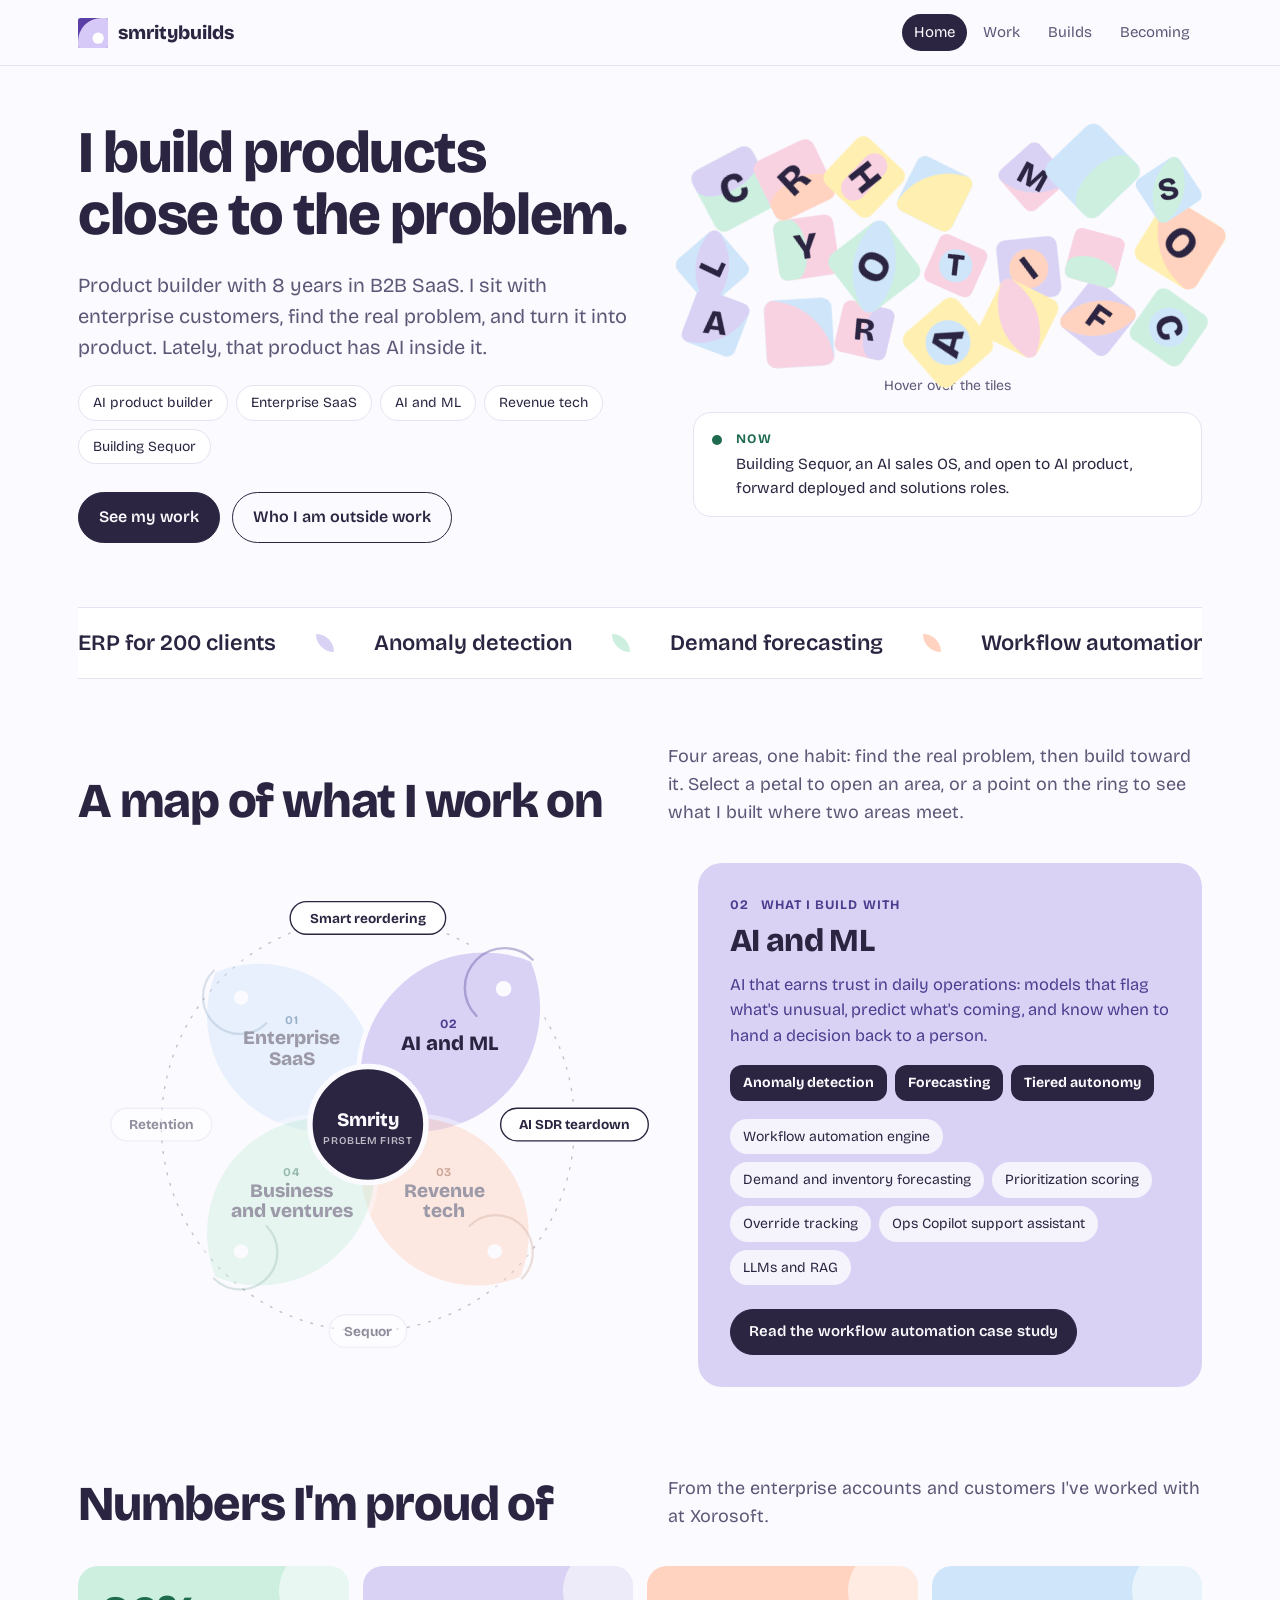
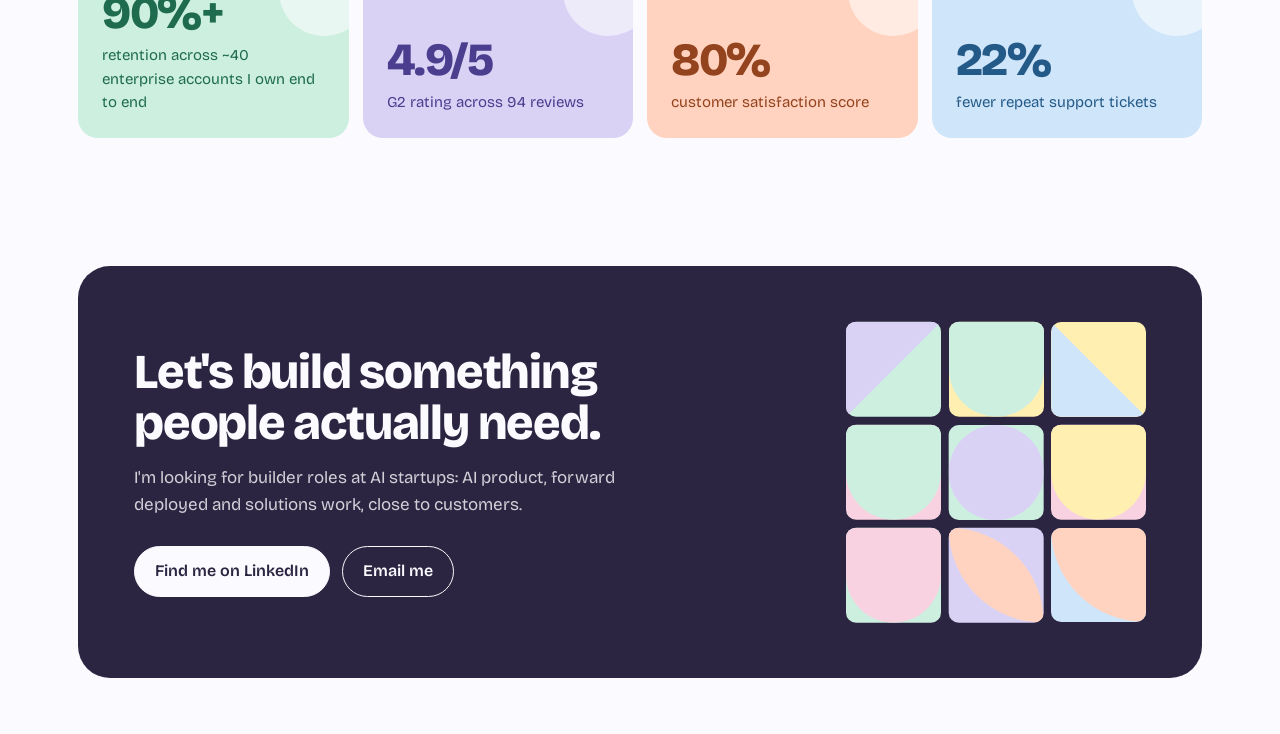
==== index.html @ f950410e "Update index.html" ====
<!DOCTYPE html>
<html lang="en">
<head>
<meta charset="utf-8">
<meta name="viewport" content="width=device-width, initial-scale=1, viewport-fit=cover">
<title>Smrity builds</title>
<meta name="description" content="Smrity is a product builder in B2B SaaS and AI. Work, builds, and the life that shapes it.">
<link rel="icon" href="data:image/svg+xml,<svg xmlns='http://www.w3.org/2000/svg' viewBox='0 0 64 64'><clipPath id='r'><rect width='64' height='64' rx='5'/></clipPath><g clip-path='url(%23r)'><rect width='64' height='64' fill='%235B3FA6'/><path d='M50 0 A50 50 0 0 0 0 50 L0 64 L64 64 L64 0 Z' fill='%23D6C8F7'/><circle cx='43' cy='43' r='12' fill='%23FFFFFF'/></g></svg>">
<link rel="preconnect" href="https://fonts.googleapis.com">
<link rel="preconnect" href="https://fonts.gstatic.com" crossorigin>
<link href="https://fonts.googleapis.com/css2?family=Bricolage+Grotesque:opsz,wght@12..96,400;12..96,500;12..96,700;12..96,800&family=Fraunces:ital,opsz,wght@0,9..144,400;1,9..144,400;1,9..144,500&display=swap" rel="stylesheet">
<style>
/* =========================================================
   DESIGN TOKENS: change colors and fonts here
   ========================================================= */
:root{
  color-scheme: light;
  --paper:#FBFAFE;
  --ink:#2B2541;
  --ink-soft:#5E5878;
  --line:#E6E2F2;
  --lilac:#D9D2F5;
  --mint:#CDEFE0;
  --peach:#FFD3BF;
  --butter:#FFEFB0;
  --sky:#CFE5FA;
  --rose:#F8D2E1;
  --lilac-ink:#4B3E8F;
  --mint-ink:#1E6B4F;
  --peach-ink:#94431F;
  --sky-ink:#245A88;
  --rose-ink:#8C2F59;
  --butter-ink:#7A5B00;
  --display:"Bricolage Grotesque", ui-sans-serif, system-ui, -apple-system, "Segoe UI", sans-serif;
  --serif:"Fraunces", Georgia, "Times New Roman", serif;
  box-sizing:border-box;
  padding-top:env(safe-area-inset-top,0px);
  padding-bottom:env(safe-area-inset-bottom,0px);
}
*,*::before,*::after{box-sizing:inherit}
html{scroll-padding-top:env(safe-area-inset-top,0px)}
body{margin:0;background:var(--paper);color:var(--ink);font-family:var(--display);font-size:17px;line-height:1.55;-webkit-font-smoothing:antialiased}
a{color:inherit}
button{font:inherit;color:inherit;cursor:pointer}
:focus-visible{outline:2px solid var(--lilac-ink);outline-offset:3px;border-radius:6px}
p{margin:0 0 1em;max-width:62ch}
h1,h2,h3,h4{margin:0;line-height:1.05;letter-spacing:-0.025em;font-weight:800}
h1{font-size:clamp(40px,4.6vw,66px)}
h2{font-size:clamp(32px,3.8vw,52px);max-width:18ch}
h3{font-size:24px;letter-spacing:-0.015em;line-height:1.15;font-weight:700}
h4{font-size:15px;font-weight:700;letter-spacing:0}
.serif{font-family:var(--serif);font-weight:400;letter-spacing:-0.01em}
.soft{color:var(--ink-soft)}
.wrap{max-width:1180px;margin:0 auto;padding:0 28px}

/* ===== header ===== */
.top{position:sticky;top:env(safe-area-inset-top,0px);z-index:20;background:rgba(251,250,254,.88);backdrop-filter:blur(10px);-webkit-backdrop-filter:blur(10px);border-bottom:1px solid var(--line)}
.top .wrap{display:flex;align-items:center;gap:20px;padding-top:14px;padding-bottom:14px;flex-wrap:wrap}
.mark{display:flex;align-items:center;gap:10px;text-decoration:none;font-weight:800;font-size:19px;margin-right:auto}
.mark svg{width:30px;height:30px}
.nav{display:flex;gap:4px;flex-wrap:wrap}
.nav a{text-decoration:none;font-size:15px;padding:7px 12px;border-radius:999px;color:var(--ink-soft)}
.nav a:hover{color:var(--ink);background:var(--line)}
.nav a[aria-current="page"]{background:var(--ink);color:var(--paper)}

/* ===== pages ===== */
section.page{padding:56px 0 40px;animation:pageIn .5s ease}
section.page[hidden]{display:none}
@keyframes pageIn{from{opacity:0;transform:translateY(10px)}to{opacity:1;transform:none}}

/* ===== pattern tiles: the signature ===== */
.quilt{position:relative;display:grid;grid-template-columns:repeat(7,1fr);gap:7px;touch-action:manipulation;container-type:inline-size}
.unit{aspect-ratio:1;transition:transform 1s cubic-bezier(.15,.85,.3,1);will-change:transform}
.unit .tile{width:100%;height:100%;border-radius:10px;position:relative;overflow:hidden;display:grid;place-items:center;transition:transform 1s cubic-bezier(.15,.85,.3,1),background-color 1s ease-out}
.unit .tile i{position:absolute;transition:top 1s ease-out,right 1s ease-out,bottom 1s ease-out,left 1s ease-out,border-radius 1s ease-out,background-color 1s ease-out}
.unit .letter{position:relative;z-index:1;font-size:clamp(16px,8cqw,56px);font-weight:800;line-height:1;color:var(--ink);transition:transform 1s cubic-bezier(.15,.85,.3,1)}
.q-hint{text-align:center;font-size:14px;color:var(--ink-soft);margin:12px 0 0;max-width:none;transition:opacity .5s ease}
.quilt.ordered + .q-hint{opacity:0}
.sr-only{position:absolute;width:1px;height:1px;overflow:hidden;clip:rect(0 0 0 0);white-space:nowrap}
.tile{position:relative;border-radius:10px;overflow:hidden;transition:transform .9s cubic-bezier(.7,0,.2,1),background-color .9s ease}
.tile i{position:absolute;inset:0;transition:background-color .9s ease}
.s-quarter i{border-radius:0 0 0 100%;inset:0 0 0 0}
.s-half i{border-radius:100% 100% 0 0;top:50%}
.s-circle i{border-radius:50%;inset:18%}
.s-tri i{clip-path:polygon(0 0,100% 100%,0 100%)}
.s-leaf i{border-radius:0 100% 0 100%}
.s-stripe i{background:none !important}
.s-dots i{background:none !important}

/* ===== hero: text left, quilt right ===== */
.hero{display:grid;grid-template-columns:minmax(0,1.1fr) minmax(0,1fr);gap:56px;align-items:center}
.hero h1 span{display:block}
.hero .lede{font-size:20px;margin-top:24px;color:var(--ink-soft);max-width:44ch}
.roles{display:flex;gap:8px;flex-wrap:wrap;margin-top:22px}
.roles span{font-size:14px;padding:6px 14px;border-radius:999px;border:1px solid var(--line);background:#fff}
.cta-row{display:flex;gap:12px;flex-wrap:wrap;margin-top:28px}
.btn{display:inline-flex;align-items:center;gap:8px;text-decoration:none;font-weight:600;font-size:16px;padding:12px 20px;border-radius:999px;background:var(--ink);color:var(--paper);border:1.5px solid var(--ink)}
.btn.ghost{background:transparent;color:var(--ink)}
.btn:hover{transform:translateY(-1px)}
.now{display:flex;gap:14px;align-items:flex-start;margin-top:16px;background:#fff;border:1px solid var(--line);border-radius:18px;padding:16px 18px}
.now b{display:block;font-size:13px;text-transform:uppercase;letter-spacing:.08em;color:var(--mint-ink)}
.now p{margin:2px 0 0;font-size:15.5px;max-width:none}
.pulse{flex:none;width:10px;height:10px;border-radius:50%;background:var(--mint-ink);margin-top:6px;animation:pulse 2.2s ease-out infinite}
@keyframes pulse{0%{box-shadow:0 0 0 0 rgba(30,107,79,.45)}100%{box-shadow:0 0 0 12px rgba(30,107,79,0)}}

/* ===== band (moving marquee) ===== */
.band{overflow:hidden;border-top:1px solid var(--line);border-bottom:1px solid var(--line);margin:64px 0;background:#fff}
.band-track{display:flex;gap:40px;padding:18px 0;width:max-content;animation:slide 40s linear infinite}
.band-track span{display:inline-flex;align-items:center;gap:40px;font-size:22px;font-weight:600;white-space:nowrap}
.band-track b{width:18px;height:18px;display:inline-block;border-radius:0 100% 0 100%}
@keyframes slide{to{transform:translateX(-50%)}}

/* ===== map: a four-petal bloom ===== */
.mapwrap{display:grid;grid-template-columns:minmax(0,1.15fr) minmax(0,1fr);gap:40px;align-items:center;margin-top:36px}
.flower{width:100%;height:auto;overflow:visible}
.flower text{font-family:var(--display);fill:var(--ink)}
.petal-wrap{transform-box:view-box;transform-origin:320px 260px;animation:bloom 1s cubic-bezier(.2,.9,.3,1.15) backwards}
@keyframes bloom{from{transform:scale(.15) rotate(-70deg);opacity:0}to{transform:none;opacity:1}}
.petal{cursor:pointer;transform-box:view-box;transform-origin:320px 260px;transition:transform .5s cubic-bezier(.2,.9,.3,1.2),opacity .4s ease}
.petal-label{font-size:21px;font-weight:800;pointer-events:none}
.petal-num{font-size:13px;font-weight:700;pointer-events:none;letter-spacing:.08em}
.flower.has-pick .petal{opacity:.45}
.flower .petal.on,.flower .petal:hover,.flower .petal:focus-visible{opacity:1}
.flower .petal.on{transform:scale(1.07)}
.petal:focus{outline:none}
.orbit{fill:none;stroke:var(--ink);stroke-opacity:.28;stroke-width:1.5;stroke-dasharray:2 10;stroke-linecap:round;animation:orbit 40s linear infinite}
@keyframes orbit{to{stroke-dashoffset:-480}}
.chip{cursor:pointer;transition:opacity .4s ease}
.chip:focus{outline:none}
.chip rect{fill:#fff;stroke:var(--line);stroke-width:1.5;transition:fill .4s,stroke .4s}
.chip text{font-size:15px;font-weight:700;pointer-events:none;transition:fill .4s}
.flower.has-pick .chip{opacity:.5}
.flower .chip.near,.flower .chip.on,.flower .chip:hover,.flower .chip:focus-visible{opacity:1}
.flower .chip.near rect,.flower .chip:hover rect{stroke:var(--ink)}
.flower .chip.on rect{fill:var(--ink);stroke:var(--ink)}
.flower .chip.on text{fill:var(--paper)}
.core-name{font-size:21px;font-weight:800}
.core-sub{font-size:11.5px;font-weight:600;letter-spacing:.06em;text-transform:uppercase}
.mappanel{border-radius:24px;padding:32px;min-height:400px;display:flex;flex-direction:column;transition:background .5s ease}
.mappanel .eyebrow{font-size:13px;font-weight:700;text-transform:uppercase;letter-spacing:.08em}
.mappanel h3{font-size:32px;margin:8px 0 12px;letter-spacing:-0.02em;font-weight:800}
.mappanel p{font-size:16.5px}
.facts{display:flex;flex-wrap:wrap;gap:8px}
.facts span{font-size:14px;font-weight:700;padding:7px 13px;border-radius:12px;background:var(--ink);color:var(--paper);animation:pop .45s backwards}
.mappanel .go{margin-top:auto;padding-top:24px}
.mappanel .go a{padding:10px 18px;font-size:15px}
.leafs{display:flex;flex-wrap:wrap;gap:8px;margin-top:18px}
.leafs span{background:rgba(255,255,255,.75);padding:7px 13px;border-radius:999px;font-size:14px;animation:pop .45s backwards}
@keyframes pop{from{opacity:0;transform:scale(.8) translateY(6px)}to{opacity:1;transform:none}}

/* ===== numbers ===== */
.numbers{display:grid;grid-template-columns:repeat(4,1fr);gap:14px;margin-top:36px}
.num{border-radius:20px;padding:24px;position:relative;overflow:hidden;min-height:170px;display:flex;flex-direction:column;justify-content:flex-end}
.num b{font-size:46px;letter-spacing:-0.03em;line-height:1;font-weight:800}
.num span{font-size:15px;margin-top:8px}
.num::before{content:"";position:absolute;width:90px;height:90px;top:-20px;right:-20px;border-radius:50%;background:rgba(255,255,255,.55)}

/* ===== timeline ===== */
.timeline{position:relative;margin-top:48px;padding-left:0;list-style:none}
.timeline li{display:grid;grid-template-columns:110px 54px 1fr;gap:18px;align-items:start;padding:0 0 38px}
.timeline .yr{font-size:30px;font-weight:800;letter-spacing:-0.03em;line-height:1}
.timeline .knot{width:54px;height:54px;border-radius:14px;position:relative;overflow:hidden}
.timeline .knot i{position:absolute;inset:0}
.timeline li:not(:last-child) .knot::after{content:"";position:absolute}
.timeline .rail{position:absolute;left:155px;top:54px;bottom:20px;width:2px;background:repeating-linear-gradient(to bottom,var(--line) 0 6px,transparent 6px 12px)}
.timeline h3{margin-bottom:6px}
.timeline p{margin:0;color:var(--ink-soft);max-width:none}
.path{display:grid;grid-template-columns:minmax(0,1.7fr) minmax(0,1fr);gap:48px;align-items:start;margin-top:40px}
.path .timeline{margin-top:0}
.glance{position:sticky;top:96px;background:#fff;border:1px solid var(--line);border-radius:24px;padding:26px}
.glance h3{margin-bottom:16px}
.glance h4{margin:22px 0 10px;font-size:13px;text-transform:uppercase;letter-spacing:.08em;color:var(--ink-soft)}
.g-stats{display:grid;grid-template-columns:repeat(3,1fr);gap:8px}
.g-stats div{border-radius:16px;padding:14px 12px}
.g-stats b{display:block;font-size:30px;line-height:1;letter-spacing:-0.03em}
.g-stats span{display:block;font-size:13px;margin-top:6px;line-height:1.3}
.g-tags{display:flex;flex-wrap:wrap;gap:6px}
.g-tags span{font-size:13.5px;padding:5px 12px;border-radius:999px;background:var(--paper);border:1px solid var(--line)}
.glance p{margin:20px 0 0;font-size:15.5px;color:var(--ink-soft)}

/* ===== slides (case studies) ===== */
.slider{margin-top:40px}
.viewport{overflow:hidden;border-radius:28px}
.track{display:flex;transition:transform .7s cubic-bezier(.7,0,.2,1)}
.slide{min-width:100%;display:grid;grid-template-columns:340px 1fr;align-items:center;padding:16px;background:#fff;border:1px solid var(--line);border-radius:28px;overflow:hidden}
.slide-art{position:relative;min-height:0;aspect-ratio:1;border-radius:18px;overflow:hidden;padding:20px;display:flex;flex-direction:column;justify-content:space-between}
.slide-art .art{position:absolute;inset:0;display:grid;grid-template-columns:repeat(3,1fr);grid-template-rows:repeat(3,1fr);gap:8px;padding:8px;opacity:.95}
.slide-art .art div{border-radius:10px;position:relative;overflow:hidden}
.slide-art .art div i{position:absolute;inset:0}
.slide-art .label{position:relative;z-index:1;align-self:flex-start;background:#fff;border-radius:999px;padding:6px 14px;font-size:14px;font-weight:600}
.slide-art h3{position:relative;z-index:1;background:#fff;border-radius:16px;padding:14px 16px;font-size:22px}
.slide-body{padding:20px 84px 20px 34px;display:grid;grid-template-columns:1fr 1fr;gap:26px 34px;align-content:start}
.slide-body .full{grid-column:1/-1}
.slide-body h4{margin-bottom:6px;display:flex;align-items:center;gap:8px}
.slide-body h4 b{width:10px;height:10px;border-radius:3px;display:inline-block}
.slide-body p{font-size:15.5px;margin:0;color:var(--ink-soft)}
.tags{display:flex;gap:6px;flex-wrap:wrap}
.tags span{font-size:13px;border-radius:999px;padding:4px 11px;background:var(--paper);border:1px solid var(--line)}
.slider-nav{display:flex;align-items:center;justify-content:space-between;margin-top:20px;gap:16px;flex-wrap:wrap}
.dots{display:flex;gap:8px;flex-wrap:wrap}
.dots button{border:0;padding:0;width:34px;height:8px;border-radius:4px;background:var(--line);transition:background .3s,width .3s}
.dots button[aria-current="true"]{background:var(--ink);width:56px}
.stage{position:relative}

/* ===== slide arrows: frosted petal buttons, next on top ===== */
.arrows{position:absolute;right:18px;top:50%;transform:translateY(-50%);display:flex;flex-direction:column-reverse;gap:12px;z-index:2}
.arrows button{position:relative;width:52px;height:52px;padding:0;display:grid;place-items:center;overflow:hidden;color:var(--ink);background:rgba(255,255,255,.42);border:1.5px solid rgba(43,37,65,.22);box-shadow:0 8px 22px rgba(43,37,65,.10);backdrop-filter:blur(8px);-webkit-backdrop-filter:blur(8px);opacity:.5;transition:opacity .4s ease,transform .35s cubic-bezier(.65,0,.25,1),background-color .4s ease,color .4s ease,border-color .4s ease}
#next{border-radius:50% 50% 50% 14px}
#prev{border-radius:14px 50% 50% 50%}
.arrows button::before{content:"";position:absolute;width:62%;height:62%;transition:transform .7s cubic-bezier(.65,0,.25,1),background-color .4s ease}
#next::before{right:-14%;bottom:-14%;border-radius:100% 0 0 0;background:var(--lilac)}
#prev::before{left:-14%;bottom:-14%;border-radius:0 100% 0 0;background:var(--peach)}
.arrows button::after{content:"";position:absolute;inset:-2px;border-radius:inherit;border:2px solid var(--ink);opacity:0;transform:scale(1)}
.arrows svg{position:relative;z-index:1;transition:transform .35s cubic-bezier(.65,0,.25,1)}
.arrows button:hover,.arrows button:focus-visible{opacity:.85}
#next:hover svg{transform:translateX(3px)}
#prev:hover svg{transform:translateX(-3px)}
.arrows button:active{transform:scale(.9)}
.arrows button.lit{opacity:1;background:var(--ink);color:var(--paper);border-color:var(--ink)}
.arrows button.lit::before{transform:scale(1.6) rotate(90deg)}
.arrows button.lit::after{animation:ring .7s ease-out}
@keyframes ring{from{opacity:.6;transform:scale(1)}to{opacity:0;transform:scale(1.45)}}
.counter{font-size:15px;color:var(--ink-soft)}

/* ===== builds ===== */
.builds{display:grid;grid-template-columns:repeat(6,1fr);gap:14px;margin-top:40px}
.build{border-radius:24px;padding:26px 26px 64px;display:flex;flex-direction:column;gap:10px;position:relative;overflow:hidden;min-height:250px}
.build.w3{grid-column:span 3}
.build.w2{grid-column:span 2}
.build.w4{grid-column:span 4}
.build.w6{grid-column:span 6}
.build .status{align-self:flex-start;font-size:13px;font-weight:600;background:rgba(255,255,255,.8);border-radius:999px;padding:4px 11px}
.build p{font-size:15.5px;margin:0}
.build a.more{margin-top:auto;font-weight:600;font-size:15px;text-underline-offset:4px}
.build .deco{position:absolute;right:-30px;bottom:-30px;width:130px;height:130px;opacity:.55;transition:transform 1.2s cubic-bezier(.7,0,.2,1)}
.build:hover .deco{transform:rotate(90deg)}
.evolution{margin-top:72px}
.evo-svg{width:100%;height:auto;margin-top:24px}
.evo-svg text{font-family:var(--display);fill:var(--ink)}
.evo-path{stroke-dasharray:8 10;animation:dash 2.5s linear infinite}
@keyframes dash{to{stroke-dashoffset:-36}}

/* ===== becoming ===== */
.becoming-hero{display:grid;grid-template-columns:1.2fr 1fr;gap:48px;align-items:end}
.becoming-hero .big{font-family:var(--serif);font-style:italic;font-size:clamp(26px,3vw,36px);line-height:1.3;max-width:24ch}
.weave{margin-top:56px;display:grid;grid-template-columns:1fr 120px 1fr;gap:0;align-items:stretch}
.weave-col{display:flex;flex-direction:column;gap:12px}
.weave-col button{text-align:left;border:1px solid var(--line);background:#fff;border-radius:16px;padding:16px 18px;transition:background-color .35s ease,border-color .35s ease,transform .35s ease}
.weave-col button b{display:block;font-size:18px}
.weave-col button span{display:block;font-size:14.5px;color:var(--ink-soft);margin-top:2px}
.weave-col button.on{transform:translateX(0) scale(1.02)}
.weave-col.left button.on{border-color:transparent}
.weave-col.right button{cursor:default}
.weave svg{width:100%;height:100%}
.becoming-note{margin-top:56px;display:grid;grid-template-columns:1fr 1fr;gap:28px}
.note{border-radius:24px;padding:30px}
.note p{font-family:var(--serif);font-size:19px;line-height:1.6;max-width:none}
.bird{width:100%;max-width:280px;height:auto}

/* ===== contact / footer ===== */
.closing{margin-top:88px;border-radius:32px;background:var(--ink);color:var(--paper);padding:56px;display:grid;grid-template-columns:1.3fr 1fr;gap:40px;align-items:center;position:relative;overflow:hidden}
.closing h2{color:var(--paper)}
.closing .btn{background:var(--paper);color:var(--ink);border-color:var(--paper)}
.closing .btn.ghost{background:transparent;color:var(--paper)}
.closing .mini{position:relative;display:grid;grid-template-columns:repeat(3,1fr);gap:8px;max-width:300px;justify-self:end;width:100%;cursor:pointer}
.closing .mini > div{aspect-ratio:1;border-radius:10px;position:relative;overflow:hidden;transition:opacity .7s ease,transform .7s cubic-bezier(.2,.9,.3,1)}
.closing .mini .pic{position:absolute;inset:0;width:100%;height:100%;opacity:0;transform:scale(.96);transition:opacity .9s ease,transform .9s cubic-bezier(.2,.9,.3,1);pointer-events:none}
.closing .mini:hover > div,.closing .mini.show > div{opacity:0;transform:scale(.9)}
.closing .mini:hover .pic,.closing .mini.show .pic{opacity:1;transform:none}
.pic .plane{transition:transform 1.4s cubic-bezier(.2,.9,.3,1) .2s;transform:translate(-14px,14px)}
.closing .mini:hover .plane,.closing .mini.show .plane{transform:none}
.pic .trail{stroke-dasharray:3 9;animation:dash 3s linear infinite}
.pic .bar{transform-box:fill-box;transform-origin:bottom;transform:scaleY(.4);transition:transform 1s cubic-bezier(.2,.9,.3,1)}
.closing .mini:hover .bar,.closing .mini.show .bar{transform:none}
.closing .mini i{position:absolute;inset:0}
main.wrap{padding-bottom:56px}

/* section heads: title left, note right, no dead space */
.section-head{display:grid;grid-template-columns:minmax(0,1fr) minmax(0,1fr);gap:16px 56px;align-items:end}
.section-head p{margin:0;max-width:50ch;color:var(--ink-soft);font-size:18px}
.section-head.solo{grid-template-columns:1fr}
.spacer{height:88px}

/* ===== responsive ===== */
@media (max-width:920px){
  .hero,.section-head,.path,.mapwrap,.becoming-hero,.becoming-note,.closing{grid-template-columns:1fr}
  .hero{gap:36px}
  .numbers{grid-template-columns:repeat(2,1fr)}
  .slide{grid-template-columns:1fr}
  .slide-art{min-height:0;aspect-ratio:1;width:100%;max-width:360px;justify-self:center}
  .slide-body{grid-template-columns:1fr;padding:24px 8px 8px}
  .arrows{top:28px;transform:none;right:28px;flex-direction:row}
  .builds{grid-template-columns:1fr}
  .build.w2,.build.w3,.build.w4,.build.w6{grid-column:auto}
  .timeline li{grid-template-columns:70px 44px 1fr;gap:12px}
  .timeline .yr{font-size:22px}
  .timeline .knot{width:44px;height:44px}
  .timeline .rail{left:103px;top:44px}
  .weave{grid-template-columns:1fr 50px 1fr}
  .closing{padding:36px}
  .mappanel{min-height:0}
  .glance{position:static}
}
@media (prefers-reduced-motion:reduce){
  *,*::before,*::after{animation:none !important;transition:none !important}
}
</style>
</head>
<body>

<header class="top">
  <div class="wrap">
    <a class="mark" href="#home" aria-label="Smrity builds, home">
<svg viewBox="0 0 64 64" aria-hidden="true"><clipPath id="mk"><rect width="64" height="64" rx="5"/></clipPath><g clip-path="url(#mk)"><rect width="64" height="64" fill="#5B3FA6"/><path d="M50 0 A50 50 0 0 0 0 50 L0 64 L64 64 L64 0 Z" fill="#D6C8F7"/><circle cx="43" cy="43" r="12" fill="#FFFFFF"/></g></svg>
       <span id="brandName"></span>
    </a>
    <nav class="nav" id="nav" aria-label="Pages"></nav>
  </div>
</header>

<main class="wrap">

  <!-- HOME -->
  <section class="page" id="home">
    <div class="hero">
      <div>
        <h1 id="heroTitle"></h1>
        <p class="lede" id="heroLede"></p>
        <div class="roles" id="heroRoles"></div>
        <div class="cta-row">
          <a class="btn" href="#work">See my work</a>
          <a class="btn ghost" href="#becoming">Who I am outside work</a>
        </div>
      </div>
      <div>
        <div class="quilt" id="quilt"><span class="sr-only">Clarity from chaos</span></div>
        <p class="q-hint" id="qHint" aria-hidden="true"></p>
        <div class="now"><span class="pulse" aria-hidden="true"></span><div><b>Now</b><p id="heroNow"></p></div></div>
      </div>
    </div>

    <div class="band" aria-hidden="true"><div class="band-track" id="band"></div></div>

    <div class="section-head">
      <h2>A map of what I work on</h2>
      <p>Four areas, one habit: find the real problem, then build toward it. Select a petal to open an area, or a point on the ring to see what I built where two areas meet.</p>
    </div>
    <div class="mapwrap">
      <svg class="flower" id="flower" viewBox="0 0 640 520" role="group" aria-label="Map of Smrity's four work areas and where they meet"></svg>
      <div class="mappanel" id="mappanel" aria-live="polite"></div>
    </div>

    <div class="spacer"></div>
    <div class="section-head">
      <h2>Numbers I'm proud of</h2>
      <p>From the enterprise accounts and customers I've worked with at Xorosoft.</p>
    </div>
    <div class="numbers" id="numbers"></div>
  </section>

  <!-- WORK -->
  <section class="page" id="work" hidden>
    <div class="section-head solo">
      <h2>The path so far</h2>
    </div>
    <div class="path">
      <ol class="timeline" id="timeline"><div class="rail"></div></ol>
      <aside class="glance" id="glance"></aside>
    </div>
    <div class="section-head" style="margin-top:40px">
      <h2>Tools of the trade</h2>
      <p>Domains and capabilities I've worked across.</p>
    </div>
    <div class="leafs" id="skills" style="margin-top:28px"></div>
    <div class="section-head" style="margin-top:88px">
      <h2>Latest work</h2>
      <p>Recent projects from Xorosoft, each in the same shape: the context, the problem, what I did, what changed, and what I learned. Use the arrows or your keyboard.</p>
    </div>
    <div class="slider" id="latest">
      <div class="stage">
        <div class="viewport"><div class="track" id="track"></div></div>
          <div class="arrows">
          <button id="prev" aria-label="Previous project"><svg width="18" height="18" viewBox="0 0 18 18" aria-hidden="true"><path d="M11 3 5 9l6 6" fill="none" stroke="currentColor" stroke-width="2.2" stroke-linecap="round" stroke-linejoin="round"/></svg></button>
          <button id="next" aria-label="Next project"><svg width="18" height="18" viewBox="0 0 18 18" aria-hidden="true"><path d="m7 3 6 6-6 6" fill="none" stroke="currentColor" stroke-width="2.2" stroke-linecap="round" stroke-linejoin="round"/></svg></button>
          </div>
      </div>
      <div class="slider-nav">
        <div class="dots" id="dots"></div>
        <span class="counter" id="counter"></span>
      </div>
    </div>
  </section>

  <!-- BUILDS -->
  <section class="page" id="builds" hidden>
    <div class="section-head">
      <h2>Builds and side projects</h2>
      <p>Things I've made to learn, test an idea, or scratch an itch. Some are live, some are still growing, one I shut down and learned the most from.</p>
    </div>
    <div class="builds" id="builds-grid"></div>
    <div class="evolution">
      <div class="section-head">
        <h2>How one idea kept evolving</h2>
        <p>Every build taught me something the next one used.</p>
      </div>
      <svg class="evo-svg" id="evo" viewBox="0 0 1100 280" role="img" aria-label="Evolution from Kitten Notes journals to a digital journaling space to Flowify"></svg>
    </div>
  </section>

  <!-- BECOMING -->
  <section class="page" id="becoming" hidden>
    <div class="becoming-hero">
      <div>
        <h2>Work, life, becoming</h2>
        <p class="soft" style="margin-top:20px;font-size:19px" id="becomingIntro"></p>
      </div>
      <p class="big" id="becomingQuote"></p>
    </div>
    <div class="weave" id="weave">
      <div class="weave-col left" id="weaveLeft"></div>
      <svg id="weaveLines" aria-hidden="true" preserveAspectRatio="none"></svg>
      <div class="weave-col right" id="weaveRight"></div>
    </div>
    <div class="becoming-note" id="becomingNotes"></div>
  </section>

  <div class="closing" id="closing">
    <div>
      <h2 id="closingTitle"></h2>
      <p style="margin-top:16px;opacity:.8" id="closingText"></p>
      <div class="cta-row" id="contactBtns"></div>
    </div>
    <div class="mini" id="mini" aria-hidden="true"></div>
  </div>
</main>

<script>
/* =================================================================
   CONTENT: edit any sentence, number or link here.
   Everything on the page is built from this object.
   ================================================================= */
const SITE = {
  name: "Smrity",
  brand: "smritybuilds",
  hero: {
    title: ["I build products", "close to the problem."],
    lede: "Product builder with 8 years in B2B SaaS. I sit with enterprise customers, find the real problem, and turn it into product. Lately, that product has AI inside it.",
    roles: ["AI product builder", "Enterprise SaaS", "AI and ML", "Revenue tech", "Building Sequor"],
    now: "Building Sequor, an AI sales OS, and open to AI product, forward deployed and solutions roles."
  },
  band: ["ERP for 200 clients", "Anomaly detection", "Demand forecasting", "Workflow automation", "Shopify integrations", "Data migrations", "AI sales OS", "Journals and apps"],

  /* Map: four petals, in order top-left, top-right, bottom-right, bottom-left.
     cta.slide opens that case study on the Work page; cta.href links out. */
  map: [
    { label: "Enterprise SaaS", lines: ["Enterprise", "SaaS"], color: "sky", role: "Where I learned the customer",
      text: "Six years inside a cloud ERP serving retail, ecommerce and wholesale businesses across the US, Canada and Australia.",
      facts: ["6 years at Xorosoft", "~40 enterprise accounts", "90%+ retention"],
      leaves: ["Customer data migrations", "Shopify App Store listing", "Pricing rules engine", "Multi-currency FX", "Omnichannel fulfillment", "B2B ordering portal"],
      cta: { label: "Read the migrations case study", slide: 2 } },
    { label: "AI and ML", lines: ["AI and ML"], color: "lilac", role: "What I build with",
      text: "AI that earns trust in daily operations: models that flag what's unusual, predict what's coming, and know when to hand a decision back to a person.",
      facts: ["Anomaly detection", "Forecasting", "Tiered autonomy"],
      leaves: ["Workflow automation engine", "Demand and inventory forecasting", "Prioritization scoring", "Override tracking", "Ops Copilot support assistant", "LLMs and RAG"],
      cta: { label: "Read the workflow automation case study", slide: 0 } },
    { label: "Revenue tech", lines: ["Revenue", "tech"], color: "peach", role: "Where I'm heading",
      text: "A deep dive into how modern sales teams find, work and close pipeline, and where AI changes the job.",
      facts: ["6 tools compared", "Competitive intel", "Building Sequor"],
      leaves: ["Apollo, Clay, Instantly", "Reply.io, AiSDR, Artisan", "Clay, ColdIQ, SimpliAI teardown", "Prospecting and outreach", "Pipeline and post-sales"],
      cta: { label: "See the research", href: "#builds" } },
    { label: "Ventures", lines: ["Business", "and ventures"], color: "mint", role: "Where I explore",
      text: "Ideas I take from zero to real users. Kitten Notes and Flowify taught me building, pricing and distribution. Sequor is the one I'm building now.",
      facts: ["Building Sequor", "2 products shipped", "Prototype in under 3 weeks"],
      leaves: ["Sequor, AI sales OS", "Kitten Notes", "Flowify"],
      cta: { label: "Visit sequorai.com", href: "https://sequorai.com" } }
  ],
  /* Where two neighbouring petals meet. link k sits between petal k and petal k+1. */
  links: [
    { label: "Smart reordering", text: "ERP know-how plus forecasting: routine reorders go through on their own, uncertain ones wait for a planner, and unusual demand gets flagged instead of acted on.", cta: { label: "Read the case study", slide: 1 } },
    { label: "AI SDR teardown", text: "AI meets the sales floor: a hands-on comparison of Apollo, AiSDR, Reply.io, Clay, Instantly and Artisan, mapping where AI really helps sellers and where it just adds noise.", cta: { label: "See the research", href: "#builds" } },
    { label: "Sequor", text: "My own build in revenue tech: an AI sales OS for small companies, starting with prospecting and outreach and growing into pipeline, enablement and post-sales.", cta: { label: "Visit sequorai.com", href: "https://sequorai.com" } },
    { label: "Retention", text: "Flowify taught me users leave when value shows up late. At Xorosoft I bring that into onboarding and data migrations, part of holding 90%+ retention.", cta: { label: "Read the case study", slide: 2 } }
  ],

  numbers: [
    { value: "90%+", label: "retention across ~40 enterprise accounts I own end to end", color: "mint" },
    { value: "4.9/5", label: "G2 rating across 94 reviews", color: "lilac" },
    { value: "80%", label: "customer satisfaction score", color: "peach" },
    { value: "22%", label: "fewer repeat support tickets", color: "sky" }
  ],

  glance: {
    title: "At a glance",
    stats: [["8", "years in product"], ["~40", "enterprise accounts"], ["3", "products of my own"]],
    domains: ["Travel tech", "Cloud ERP", "Ecommerce", "AI and ML", "Revenue tech"],
    note: "Building Sequor, an AI sales OS, while owning enterprise accounts end to end at Xorosoft."
  },
  timeline: [
    { year: "2026", color: "butter", title: "Building Sequor, and AI in public", text: "Building Sequor, an AI sales OS for small companies, and shipping AI product builds fast to learn by doing." },
    { year: "2025", color: "rose", title: "Owning enterprise accounts, building with AI", text: "Owning about 40 enterprise accounts from onboarding to renewal, while working on demand forecasting, workflow automation and anomaly detection." },
    { year: "2024", color: "mint", title: "Built my own products", text: "Launched Kitten Notes, then turned its digital side into Flowify, my first app, with a working prototype in under three weeks." },
    { year: "2023", color: "lilac", title: "Product and customer success", text: "Led product and customer success work, close to enterprise clients and their hardest operational problems." },
    { year: "2020", color: "sky", title: "Joined Xorosoft", text: "A B2B cloud ERP for retail, ecommerce and wholesale. Worked across pricing rules, multi-currency, omnichannel fulfillment and the B2B ordering portal." },
    { year: "2018", color: "peach", title: "Product Analyst at Nomadic Feet", text: "Started in a B2B2C travel-tech startup, learning product from data, users and a lot of spreadsheets." }
  ],
  skills: ["Product discovery", "PRDs and specs", "B2B SaaS", "ERP and OMS", "Ecommerce", "Integrations and APIs", "Data migrations", "LLMs and MCP", "RAG", "ML: forecasting, anomaly detection", "Enterprise customers", "GTM thinking", "Prototyping with AI tools", "Storytelling"],

  /* Latest work (Xorosoft): same five-part template for every slide */
  cases: [
    { title: "AI workflow automation engine", label: "ML", colors: ["mint", "butter", "sky"], tags: ["Anomaly detection", "Prioritization scoring", "Operations"],
      context: "ERP customers run dozens of operational workflows: replenishment, purchase order approvals, order routing, notifications, warehouse tasks and financial approvals.",
      problem: "Rule-based automation fires on schedule even when the situation has changed, and people stop trusting it.",
      did: "Worked on the intelligence layer: anomaly detection, prioritization scoring, and tracking when users accept or override a recommendation. Flagged an edge case for engineering: vendor lead-time drift, where a reorder still fires on time but can't arrive in time.",
      changed: "Automation that knows when its own assumptions have gone stale, and asks a person instead of acting blindly.",
      learned: "Override data is gold. Every time a human disagrees with the system, it's telling you what the model missed." },
    { title: "Demand and inventory forecasting", label: "ML", colors: ["peach", "lilac", "mint"], tags: ["Time-series", "Forecasting", "Tiered autonomy"],
      context: "Wholesale and retail customers balance two fears: running out of stock and drowning in it.",
      problem: "Forecasts alone don't help if every reorder still needs a person, and full automation is too risky for unusual demand.",
      did: "Shaped an approach where automation isn't all or nothing. Routine, low-risk reorders go through on their own, larger or uncertain ones wait for a planner, and unusual demand is flagged rather than acted on.",
      changed: "Planners spend their attention on the decisions that actually need judgment.",
      learned: "The right question isn't whether to automate. It's how much autonomy each decision has earned." },
    { title: "Migrations and Shopify", label: "Enterprise", colors: ["sky", "peach", "butter"], tags: ["Data migration", "Shopify App Store", "Onboarding", "Retention"],
      context: "New customers came to us from Shopify and older systems, carrying years of customer records, contacts, price lists, credit limits and orders.",
      problem: "Customers rarely churn over missing features. They churn when, in the first weeks, they can't find or trust their own data.",
      did: "Ran customer data migrations end to end, and helped get Xorosoft's app listed on the Shopify App Store, working directly with clients through the listing.",
      changed: "Smoother onboarding and customers who stayed, part of holding 90%+ retention across the accounts I own.",
      learned: "Migration is the first product experience. Show customers their own world working before go-live." },
    { title: "Restructuring customer operations", label: "Org design", colors: ["rose", "mint", "lilac"], tags: ["Org structure", "Career ladders", "Culture"],
      context: "Support and customer success had grown together into one blurry team, with titles that undersold the work.",
      problem: "Unclear ownership meant slow answers for customers and no growth path for the people answering.",
      did: "Wrote a restructuring proposal for leadership: a split between support and customer success, an ERP Consultant career ladder to replace a generic support title, a clear CSM scope, and a culture section.",
      changed: "A shared language for who owns what, and a ladder people could see themselves climbing.",
      learned: "Org design is product design. The users are your teammates, and titles are part of the interface." }
  ],

  builds: [
    { name: "Sequor", status: "Building", color: "lilac", size: "w6", text: "An AI sales OS for small companies, starting with prospecting and outreach and growing into pipeline, enablement and post-sales. My hands-on way of learning revenue tech from the inside.", link: "https://sequorai.com", linkText: "Visit sequorai.com" },
    { name: "Kitten Notes and Flowify", status: "Closed, with lessons", color: "rose", size: "w3", text: "Journals for learners became a digital journaling space, then Flowify, my first app. Organic users loved it; scaling needed acquisition money I didn't have. I learned distribution is half the product." },
    { name: "The Product Future", status: "Ongoing", color: "sky", size: "w3", text: "A short-form Instagram series explaining how great products work, narrative first and backed by data." },
    { name: "Revenue tech landscape", status: "Research", color: "butter", size: "w3", text: "A comparison of Apollo, AiSDR, Reply.io, Clay, Instantly and Artisan, and competitive intelligence on Clay, ColdIQ and SimpliAI: what each does better, and worse." },
    { name: "Case study library", status: "Ongoing", color: "lilac", size: "w3", text: "Every project documented with one template, from context and discovery to edge cases and post-launch learnings, sorted into AI and ML." }
  ],

  evolution: [
    { name: "Kitten Notes", sub: "Physical journals", color: "rose" },
    { name: "Digital space", sub: "Online journaling", color: "peach" },
    { name: "Flowify", sub: "Journals and shared habits", color: "lilac" }
  ],

  becoming: {
    intro: "I don't keep work and life in separate rooms. The person who plays guitar and chess, travels, meditates and fills journals is the same one who sits with enterprise customers. Select a part of my life to see where it shows up at work.",
    quote: "I'm an artist and a dreamer at heart, who happens to love the discipline of shipping.",
    threads: [
      { life: "Guitar", lifeNote: "Practice in short loops", work: "Iteration", workNote: "Prototype, listen, adjust, repeat", color: "lilac" },
      { life: "Travel", lifeNote: "Comfortable being new somewhere", work: "New domains", workNote: "From travel tech to ERP to AI", color: "sky" },
      { life: "Journaling", lifeNote: "Designing calm daily rituals", work: "Habit-forming products", workNote: "Systems people want to return to", color: "rose" },
      { life: "Chess", lifeNote: "Thinking a few moves ahead", work: "Product strategy", workNote: "Weighing trade-offs before committing", color: "peach" },
      { life: "Meditation", lifeNote: "Finding stillness in the noise", work: "Clarity", workNote: "Cutting to the one problem that matters", color: "butter" },
      { life: "Freedom", lifeNote: "My choices are mine to make", work: "Ownership", workNote: "Owning outcomes, not just tasks", color: "mint" }
    ],
    notes: [
      { color: "butter", text: "I think of myself as kaleidoscopic. The same pieces, curiosity, care and craft, keep rearranging into new patterns, whether it's a journal, an app or an enterprise workflow." },
      { color: "lilac", text: "Like a bird, I've learned that where I fly next is mine to decide. That's why I keep building: every project is a small flight, and every flight teaches me the wind." }
    ]
  },

  closing: {
    title: "Let's build something people actually need.",
    text: "I'm looking for builder roles at AI startups: AI product, forward deployed and solutions work, close to customers."
  },
  contact: [
    { label: "Find me on LinkedIn", href: "https://www.linkedin.com/in/thakursmrity" },
    { label: "Email me", href: "mailto:thakursmrity@gmail.com", ghost: true }
  ]
};

/* =================================================================
   RENDERING: you usually won't need to edit below this line.
   ================================================================= */
const $ = (s) => document.querySelector(s);
const C = (k) => `var(--${k})`;
const INK = (k) => `var(--${k}-ink)`;
const reduce = window.matchMedia("(prefers-reduced-motion: reduce)").matches;
const PAL = ["lilac", "mint", "peach", "butter", "sky", "rose"];
const SHAPES = ["s-quarter", "s-half", "s-circle", "s-tri", "s-leaf"];
const rand = (a) => a[Math.floor(Math.random() * a.length)];

function shapeCell(bg, fg, shape) {
  /* flips and half turns keep cells aligned even when they are not perfect squares */
  const t = rand(["none", "rotate(180deg)", "scaleX(-1)", "scaleY(-1)"]);
  return `<div class="${shape}" style="background:${C(bg)};transform:${t}"><i style="background:${C(fg)}"></i></div>`;
}

/* nav and router */
const PAGES = [["home", "Home"], ["work", "Work"], ["builds", "Builds"], ["becoming", "Becoming"]];
$("#brandName").textContent = SITE.brand;
$("#nav").innerHTML = PAGES.map(([id, l]) => `<a href="#${id}">${l}</a>`).join("");
function route() {
  let id = (location.hash || "#home").slice(1);
  if (!PAGES.some((p) => p[0] === id)) id = "home";
  document.querySelectorAll("section.page").forEach((s) => (s.hidden = s.id !== id));
  document.querySelectorAll(".nav a").forEach((a) => { if (a.getAttribute("href") === "#" + id) a.setAttribute("aria-current", "page"); else a.removeAttribute("aria-current"); });
  window.scrollTo(0, 0);
  if (id === "becoming") requestAnimationFrame(drawWeave);
  if (id === "home" && typeof placeChaos === "function") requestAnimationFrame(placeChaos);
}
window.addEventListener("hashchange", route);

/* hero */
$("#heroTitle").innerHTML = SITE.hero.title.map((t) => `<span>${t}</span>`).join("");
$("#heroLede").textContent = SITE.hero.lede;
$("#heroRoles").innerHTML = SITE.hero.roles.map((r) => `<span>${r}</span>`).join("");
$("#heroNow").textContent = SITE.hero.now;

/* quilt: clarity from chaos, 7 columns by 3 rows */
const quilt = $("#quilt");
const COLS = 7, ROWS = 3;
const LETTERS = [
  "CLARITY".split(""),
  " FROM  ".split(""),
  " CHAOS ".split("")
];
const QSHAPE = {
  quarter: { t: "0", r: "0", b: "0", l: "0", br: "0 0 0 100%" },
  half: { t: "50%", r: "0", b: "0", l: "0", br: "100% 100% 0 0" },
  circle: { t: "18%", r: "18%", b: "18%", l: "18%", br: "50%" },
  leaf: { t: "0", r: "0", b: "0", l: "0", br: "0 100% 0 100%" },
  pill: { t: "30%", r: "6%", b: "30%", l: "6%", br: "999px" }
};
const QKEYS = Object.keys(QSHAPE);
const setShape = (i, k) => { const q = QSHAPE[k]; Object.assign(i.style, { top: q.t, right: q.r, bottom: q.b, left: q.l, borderRadius: q.br }); };
const units = [];
for (let r = 0; r < ROWS; r++) for (let c = 0; c < COLS; c++) {
  const u = document.createElement("div"); u.className = "unit"; u.setAttribute("aria-hidden", "true");
  const ch = LETTERS[r][c].trim();
  u.innerHTML = `<div class="tile"><i></i>${ch ? `<span class="letter">${ch}</span>` : ""}</div>`;
  quilt.appendChild(u); units.push({ el: u, r, c });
}
/* ordered look: 2x2 blocks of quarter discs meet to form full circles */
const BLOCK_ROT = [[90, 180], [0, 270]];
function orderedLook(o) {
  const tile = o.el.firstChild, i = tile.firstChild, letter = tile.querySelector(".letter");
  const bc = Math.floor(o.c / 2), br = Math.floor(o.r / 2);
  const fg = PAL[(bc + br * 2) % PAL.length], bg = PAL[(bc + br * 2 + 3) % PAL.length];
  tile.style.background = C(bg); i.style.background = C(fg);
  setShape(i, "quarter");
  const rot = BLOCK_ROT[o.r % 2][o.c % 2];
  tile.style.transform = `rotate(${rot}deg)`;
  if (letter) letter.style.transform = `rotate(${-rot}deg)`;
}
let ordered = false;
const perm = units.map((_, i) => i).sort(() => Math.random() - 0.5);
const jitter = units.map(() => ({ x: (Math.random() - 0.5) * 30, y: (Math.random() - 0.5) * 26, rot: (Math.random() - 0.5) * 100, sc: 0.75 + Math.random() * 0.35 }));
function chaosLook() {
  units.forEach((o) => {
    const bg = rand(PAL), tile = o.el.firstChild, i = tile.firstChild, letter = tile.querySelector(".letter");
    tile.style.background = C(bg); i.style.background = C(rand(PAL.filter((p) => p !== bg)));
    setShape(i, rand(QKEYS));
    const rot = rand([0, 90, 180, 270]) + (Math.random() - 0.5) * 30;
    tile.style.transform = `rotate(${rot}deg)`;
    if (letter) letter.style.transform = `rotate(${-rot + (Math.random() - 0.5) * 60}deg)`;
  });
}
function placeChaos() {
  if (ordered) return;
  units.forEach((o) => { o.el.style.transition = "none"; o.el.style.transform = "none"; });
  const box = quilt.getBoundingClientRect();
  if (!box.width) return;
  const pos = units.map((o) => { const r = o.el.getBoundingClientRect(); return { x: r.left - box.left, y: r.top - box.top }; });
  units.forEach((o, k) => {
    const to = pos[perm[k]], j = jitter[k];
    o.el.style.transform = `translate(${to.x - pos[k].x + j.x}px, ${to.y - pos[k].y + j.y}px) rotate(${j.rot}deg) scale(${j.sc})`;
  });
  quilt.offsetHeight;
  units.forEach((o) => { o.el.style.transition = ""; });
}
function bringOrder() {
  if (ordered) return;
  ordered = true; quilt.classList.add("ordered");
  units.forEach((o) => {
    o.el.style.transform = "none";
    orderedLook(o);
  });
}
const canHover = window.matchMedia("(hover: hover)").matches;
if (reduce) {
  ordered = true; quilt.classList.add("ordered"); units.forEach(orderedLook);
} else {
  chaosLook();
  requestAnimationFrame(placeChaos);
  window.addEventListener("resize", placeChaos);
  $("#qHint").textContent = canHover ? "Hover over the tiles" : "Tap the tiles";
  quilt.addEventListener("pointerenter", (e) => { if (e.pointerType === "mouse") bringOrder(); });
  quilt.addEventListener("pointerdown", bringOrder);
}

/* band */
const bandItems = SITE.band.map((b, i) => `<span>${b}<b style="background:${C(PAL[i % PAL.length])}"></b></span>`).join("");
$("#band").innerHTML = bandItems + bandItems;

/* map: four petals bloom around a core, chips on the ring mark where neighbours meet */
const FL = $("#flower");
const FX = 320, FY = 260, TIP = 170, RING = 228;
const DIRS = [[-1, -1], [1, -1], [1, 1], [-1, 1]];
const LINK_POS = [[0, -1], [1, 0], [0, 1], [-1, 0]];
(function drawFlower() {
  let h = `<circle class="orbit" cx="${FX}" cy="${FY}" r="${RING}"/>`;
  SITE.map.forEach((a, i) => {
    const [sx, sy] = DIRS[i];
    const ox = FX + sx * TIP, oy = FY + sy * TIP;
    const lx = FX + sx * 84, ly = FY + sy * 84;
    const lineH = 23, y0 = ly - ((a.lines.length - 1) * lineH) / 2 + 7;
    const labels = a.lines.map((t, k) => `<text class="petal-label" x="${lx}" y="${y0 + k * lineH}" text-anchor="middle">${t}</text>`).join("");
    h += `<g class="petal-wrap" style="animation-delay:${i * 120}ms"><g class="petal" id="pt${i}" tabindex="0" role="button" aria-label="${a.label}">
      <path d="M${FX} ${FY} A130 130 0 0 1 ${ox} ${oy} A130 130 0 0 1 ${FX} ${FY}Z" fill="${C(a.color)}" stroke="var(--paper)" stroke-width="5"/>
      <path d="M${FX + sx * 112} ${FY + sy * 112} A40 40 0 0 1 ${ox} ${oy}" fill="none" stroke="${INK(a.color)}" stroke-width="2.5" stroke-linecap="round" opacity=".35"/>
      <circle cx="${FX + sx * 140}" cy="${FY + sy * 140}" r="8" fill="var(--paper)"/>
      <text class="petal-num" x="${lx}" y="${y0 - lineH}" text-anchor="middle" style="fill:${INK(a.color)}">0${i + 1}</text>
      ${labels}</g></g>`;
  });
  h += `<circle cx="${FX}" cy="${FY}" r="64" fill="var(--ink)" stroke="var(--paper)" stroke-width="6"/>
    <text class="core-name" x="${FX}" y="${FY + 2}" text-anchor="middle" style="fill:var(--paper)">${SITE.name}</text>
    <text class="core-sub" x="${FX}" y="${FY + 22}" text-anchor="middle" style="fill:var(--paper);opacity:.7">problem first</text>`;
  SITE.links.forEach((l, k) => {
    const [dx, dy] = LINK_POS[k];
    const px = FX + dx * RING, py = FY + dy * RING, w = l.label.length * 8.6 + 34;
    h += `<g class="chip" id="ch${k}" tabindex="0" role="button" aria-label="${l.label}: where ${SITE.map[k].label} meets ${SITE.map[(k + 1) % 4].label}">
      <rect x="${px - w / 2}" y="${py - 18}" width="${w}" height="36" rx="18"/>
      <text x="${px}" y="${py + 5}" text-anchor="middle">${l.label}</text></g>`;
  });
  FL.innerHTML = h;
})();
function ctaHTML(cta) {
  if (!cta) return "";
  if (cta.slide !== undefined) return `<div class="go"><a class="btn" href="#work" data-slide="${cta.slide}">${cta.label}</a></div>`;
  const ext = /^https?:/.test(cta.href);
  return `<div class="go"><a class="btn" href="${cta.href}"${ext ? ' target="_blank" rel="noopener"' : ""}>${cta.label}</a></div>`;
}
function pickArea(i) {
  const a = SITE.map[i];
  FL.classList.add("has-pick");
  SITE.map.forEach((_, j) => $("#pt" + j).classList.toggle("on", j === i));
  SITE.links.forEach((_, k) => { const c = $("#ch" + k); c.classList.remove("on"); c.classList.toggle("near", k === i || (k + 1) % 4 === i); });
  const p = $("#mappanel");
  p.style.background = C(a.color);
  p.innerHTML = `<span class="eyebrow" style="color:${INK(a.color)}">0${i + 1} &nbsp; ${a.role}</span>
    <h3>${a.label}</h3><p style="color:${INK(a.color)}">${a.text}</p>
    <div class="facts">${a.facts.map((f, k) => `<span style="animation-delay:${k * 70}ms">${f}</span>`).join("")}</div>
    <div class="leafs">${a.leaves.map((l, k) => `<span style="animation-delay:${200 + k * 50}ms">${l}</span>`).join("")}</div>
    ${ctaHTML(a.cta)}`;
}
function pickLink(k) {
  const l = SITE.links[k], a = SITE.map[k], b = SITE.map[(k + 1) % 4];
  FL.classList.add("has-pick");
  SITE.map.forEach((_, j) => $("#pt" + j).classList.toggle("on", j === k || j === (k + 1) % 4));
  SITE.links.forEach((_, m) => { const c = $("#ch" + m); c.classList.remove("near"); c.classList.toggle("on", m === k); });
  const p = $("#mappanel");
  p.style.background = `linear-gradient(135deg, ${C(a.color)} 0 50%, ${C(b.color)} 50% 100%)`;
  p.innerHTML = `<span class="eyebrow">Where two areas meet</span>
    <h3>${l.label}</h3>
    <div class="facts"><span>${a.label}</span><span style="animation-delay:70ms">${b.label}</span></div>
    <p style="margin-top:18px">${l.text}</p>
    ${ctaHTML(l.cta)}`;
}
function bindKey(el, fn) {
  el.addEventListener("click", fn);
  el.addEventListener("keydown", (e) => { if (e.key === "Enter" || e.key === " ") { e.preventDefault(); fn(); } });
}
SITE.map.forEach((_, i) => bindKey($("#pt" + i), () => pickArea(i)));
SITE.links.forEach((_, k) => bindKey($("#ch" + k), () => pickLink(k)));
$("#mappanel").addEventListener("click", (e) => {
  const a = e.target.closest("a[data-slide]");
  if (a) goSlide(+a.dataset.slide);
});
pickArea(1);

/* numbers */
$("#numbers").innerHTML = SITE.numbers.map((n) => `<div class="num" style="background:${C(n.color)};color:${INK(n.color)}"><b>${n.value}</b><span>${n.label}</span></div>`).join("");

/* timeline */
const G = SITE.glance;
$("#glance").innerHTML = `<h3>${G.title}</h3>
  <div class="g-stats">${G.stats.map(([v, l], i) => `<div style="background:${C(["lilac", "mint", "peach"][i % 3])}"><b>${v}</b><span>${l}</span></div>`).join("")}</div>
  <h4>Domains</h4><div class="g-tags">${G.domains.map((d) => `<span>${d}</span>`).join("")}</div>
  <p>${G.note}</p>`;
$("#timeline").insertAdjacentHTML("beforeend", SITE.timeline.map((t) => {
  const other = rand(PAL.filter((p) => p !== t.color));
  return `<li><span class="yr">${t.year}</span>
    <span class="knot ${rand(SHAPES)}" style="background:${C(t.color)}"><i style="background:${C(other)}"></i></span>
    <div><h3>${t.title}</h3><p>${t.text}</p></div></li>`;
}).join(""));
$("#skills").innerHTML = SITE.skills.map((s, i) => `<span style="background:${C(PAL[i % PAL.length])};animation-delay:${i * 40}ms">${s}</span>`).join("");

/* case study slides */
const track = $("#track");
track.innerHTML = SITE.cases.map((c) => {
  let art = "";
  for (let k = 0; k < 9; k++) {
    const bg = c.colors[k % 3], fg = c.colors[(k + 1) % 3];
    art += shapeCell(bg, fg, rand(SHAPES));
  }
  const dot = (k) => `<b style="background:${C(c.colors[k % 3])}"></b>`;
  return `<article class="slide" aria-roledescription="slide">
    <div class="slide-art"><div class="art">${art}</div>
      <span class="label">${c.label}</span><h3>${c.title}</h3></div>
    <div class="slide-body">
      <div class="full tags">${c.tags.map((t) => `<span>${t}</span>`).join("")}</div>
      <div><h4>${dot(0)}Context</h4><p>${c.context}</p></div>
      <div><h4>${dot(1)}Problem</h4><p>${c.problem}</p></div>
      <div class="full"><h4>${dot(2)}What I did</h4><p>${c.did}</p></div>
      <div><h4>${dot(0)}What changed</h4><p>${c.changed}</p></div>
      <div><h4>${dot(1)}What I learned</h4><p>${c.learned}</p></div>
    </div></article>`;
}).join("");
let slideIdx = 0;
$("#dots").innerHTML = SITE.cases.map((c) => `<button aria-label="Go to ${c.title}"></button>`).join("");
function goSlide(i) {
  slideIdx = (i + SITE.cases.length) % SITE.cases.length;
  track.style.transform = `translateX(-${slideIdx * 100}%)`;
  [...$("#dots").children].forEach((d, k) => d.setAttribute("aria-current", k === slideIdx ? "true" : "false"));
  $("#counter").textContent = `${slideIdx + 1} of ${SITE.cases.length}: ${SITE.cases[slideIdx].title}`;
  [...track.children].forEach((s, k) => s.setAttribute("aria-hidden", k === slideIdx ? "false" : "true"));
}
/* arrows light up fully when clicked, then drift back to translucent */
function lightUp(btn) {
  btn.classList.remove("lit");
  void btn.offsetWidth;
  btn.classList.add("lit");
  clearTimeout(btn._fade);
  btn._fade = setTimeout(() => btn.classList.remove("lit"), 1400);
}
[...$("#dots").children].forEach((d, i) => d.addEventListener("click", () => goSlide(i)));
$("#prev").addEventListener("click", () => { lightUp($("#prev")); goSlide(slideIdx - 1); });
$("#next").addEventListener("click", () => { lightUp($("#next")); goSlide(slideIdx + 1); });
document.addEventListener("keydown", (e) => {
  if ($("#work").hidden) return;
  if (e.key === "ArrowRight") { lightUp($("#next")); goSlide(slideIdx + 1); }
  if (e.key === "ArrowLeft") { lightUp($("#prev")); goSlide(slideIdx - 1); }
});
let touchX = null;
track.addEventListener("touchstart", (e) => (touchX = e.touches[0].clientX), { passive: true });
track.addEventListener("touchend", (e) => {
  if (touchX === null) return;
  const dx = e.changedTouches[0].clientX - touchX;
  if (Math.abs(dx) > 50) goSlide(slideIdx + (dx < 0 ? 1 : -1));
  touchX = null;
});
goSlide(0);

/* builds */
$("#builds-grid").innerHTML = SITE.builds.map((b) => {
  const other = rand(PAL.filter((p) => p !== b.color));
  return `<article class="build ${b.size}" style="background:${C(b.color)};color:${INK(b.color)}">
    <span class="status">${b.status}</span><h3 style="color:var(--ink)">${b.name}</h3><p>${b.text}</p>
    ${b.link ? `<a class="more" href="${b.link}" target="_blank" rel="noopener">${b.linkText}</a>` : ""}
    <svg class="deco" viewBox="0 0 100 100" aria-hidden="true"><path d="M0 100 A100 100 0 0 1 100 0 L100 100Z" fill="${C(other)}"/><circle cx="70" cy="70" r="14" fill="var(--paper)"/></svg>
  </article>`;
}).join("");

/* evolution path */
(function () {
  const evo = $("#evo"), ev = SITE.evolution, step = 1100 / ev.length;
  let h = "";
  const pts = ev.map((_, i) => ({ x: step * i + step / 2, y: i % 2 ? 160 : 100 }));
  let d = `M${pts[0].x} ${pts[0].y}`;
  for (let i = 1; i < pts.length; i++) {
    const p0 = pts[i - 1], p1 = pts[i], mx = (p0.x + p1.x) / 2;
    d += ` C${mx} ${p0.y} ${mx} ${p1.y} ${p1.x} ${p1.y}`;
  }
  h += `<path class="evo-path" d="${d}" fill="none" stroke="var(--ink)" stroke-width="2.5" stroke-linecap="round"/>`;
  ev.forEach((e, i) => {
    const p = pts[i];
    h += `<circle cx="${p.x}" cy="${p.y}" r="42" fill="${C(e.color)}" stroke="var(--paper)" stroke-width="6"/>
      <text x="${p.x}" y="${p.y + 6}" text-anchor="middle" style="font-size:16px;font-weight:800">${i + 1}</text>
      <text x="${p.x}" y="${p.y + (i % 2 ? 76 : -78)}" text-anchor="middle" style="font-size:19px;font-weight:700">${e.name}</text>
      <text x="${p.x}" y="${p.y + (i % 2 ? 98 : -56)}" text-anchor="middle" style="font-size:14px;fill:var(--ink-soft)">${e.sub}</text>`;
  });
  evo.innerHTML = h;
})();

/* becoming: woven threads */
const B = SITE.becoming;
$("#becomingIntro").textContent = B.intro;
$("#becomingQuote").textContent = B.quote;
$("#weaveLeft").innerHTML = B.threads.map((t, i) => `<button data-i="${i}" aria-pressed="false"><b>${t.life}</b><span>${t.lifeNote}</span></button>`).join("");
/* right column is shuffled on purpose so the threads cross and weave */
const weaveOrder = [2, 0, 5, 1, 3, 4].filter((i) => i < B.threads.length).concat(B.threads.map((_, i) => i).filter((i) => i > 5));
$("#weaveRight").innerHTML = weaveOrder.map((i) => { const t = B.threads[i]; return `<button data-i="${i}" tabindex="-1" aria-hidden="true"><b>${t.work}</b><span>${t.workNote}</span></button>`; }).join("");
let activeThread = 0;
function drawWeave() {
  const svg = $("#weaveLines"), box = svg.getBoundingClientRect();
  if (!box.width) return;
  svg.setAttribute("viewBox", `0 0 ${box.width} ${box.height}`);
  const L = [...$("#weaveLeft").children], R = [...$("#weaveRight").children];
  const mid = (el) => { const r = el.getBoundingClientRect(); return r.top - box.top + r.height / 2; };
  svg.innerHTML = B.threads.map((t, i) => {
    const rEl = R.find((r) => +r.dataset.i === i);
    const y1 = mid(L[i]), y2 = mid(rEl), w = box.width, on = i === activeThread;
    return `<path d="M0 ${y1} C${w * 0.5} ${y1} ${w * 0.5} ${y2} ${w} ${y2}" fill="none" stroke="${C(t.color)}" stroke-width="${on ? 10 : 4}" stroke-linecap="round" opacity="${on ? 1 : 0.6}"/>`;
  }).join("");
  L.forEach((b, i) => { const on = i === activeThread; b.classList.toggle("on", on); b.setAttribute("aria-pressed", on); b.style.background = on ? C(B.threads[i].color) : "#fff"; });
  R.forEach((b) => { const i = +b.dataset.i, on = i === activeThread; b.classList.toggle("on", on); b.style.background = on ? C(B.threads[i].color) : "#fff"; b.style.borderColor = on ? "transparent" : ""; });
}
$("#weaveLeft").addEventListener("click", (e) => { const b = e.target.closest("button"); if (!b) return; activeThread = +b.dataset.i; drawWeave(); });
window.addEventListener("resize", () => { if (!$("#becoming").hidden) drawWeave(); });
if (!reduce) setInterval(() => { if (!$("#becoming").hidden && !document.hidden && !document.querySelector("#weaveLeft:hover")) { activeThread = (activeThread + 1) % B.threads.length; drawWeave(); } }, 3200);
$("#becomingNotes").innerHTML = B.notes.map((n, i) => `<div class="note" style="background:${C(n.color)}">
  ${i === 1 ? `<svg class="bird" viewBox="0 0 280 120" aria-hidden="true"><path d="M20 80 Q70 20 120 70 Q170 20 220 60" fill="none" stroke="var(--ink)" stroke-width="5" stroke-linecap="round"/><circle cx="240" cy="40" r="10" fill="var(--peach)"/></svg>` : ""}
  <p>${n.text}</p></div>`).join("");

/* closing */
$("#closingTitle").textContent = SITE.closing.title;
$("#closingText").textContent = SITE.closing.text;
$("#contactBtns").innerHTML = SITE.contact.map((c) => `<a class="btn${c.ghost ? " ghost" : ""}" href="${c.href}" target="_blank" rel="noopener">${c.label}</a>`).join("");
let mini = "";
for (let i = 0; i < 9; i++) { const bg = rand(PAL); mini += shapeCell(bg, rand(PAL.filter((p) => p !== bg)), rand(SHAPES)); }
/* on hover the tiles step aside and a small picture appears, cut into the same 3x3 tiles:
   growing bars, a sun, and a paper plane taking off. */
const T = (300 - 16) / 3;
let clips = "";
for (let r = 0; r < 3; r++) for (let c = 0; c < 3; c++) clips += `<rect x="${c * (T + 8)}" y="${r * (T + 8)}" width="${T}" height="${T}" rx="10"/>`;
mini += `<svg class="pic" viewBox="0 0 300 300" preserveAspectRatio="none" aria-hidden="true">
  <defs><clipPath id="tilesClip">${clips}</clipPath>
    <linearGradient id="skyGrad" x1="0" y1="0" x2="0" y2="1"><stop offset="0" stop-color="var(--lilac)"/><stop offset="1" stop-color="var(--rose)"/></linearGradient></defs>
  <g clip-path="url(#tilesClip)">
    <rect width="300" height="300" fill="url(#skyGrad)"/>
    <circle cx="66" cy="70" r="34" fill="var(--butter)"/>
    <circle cx="66" cy="70" r="50" fill="none" stroke="var(--butter)" stroke-width="3" opacity=".6"/>
    <path class="bar" d="M30 300 V238 a26 26 0 0 1 52 0 V300Z" fill="var(--mint)"/>
    <path class="bar" d="M124 300 V196 a26 26 0 0 1 52 0 V300Z" fill="var(--sky)" style="transition-delay:.12s"/>
    <path class="bar" d="M218 300 V150 a26 26 0 0 1 52 0 V300Z" fill="var(--peach)" style="transition-delay:.24s"/>
    <path class="trail" d="M40 205 C 110 200, 150 140, 196 112 S 240 74, 244 66" fill="none" stroke="var(--ink)" stroke-opacity=".35" stroke-width="2.5" stroke-linecap="round"/>
    <g class="plane"><path d="M222 74 L286 38 L262 98 L248 80Z" fill="#fff"/><path d="M248 80 L286 38 L250 92Z" fill="var(--sky)"/></g>
  </g></svg>`;
$("#mini").innerHTML = mini;
$("#mini").addEventListener("click", () => $("#mini").classList.toggle("show"));

route();
</script>
</body>
</html>
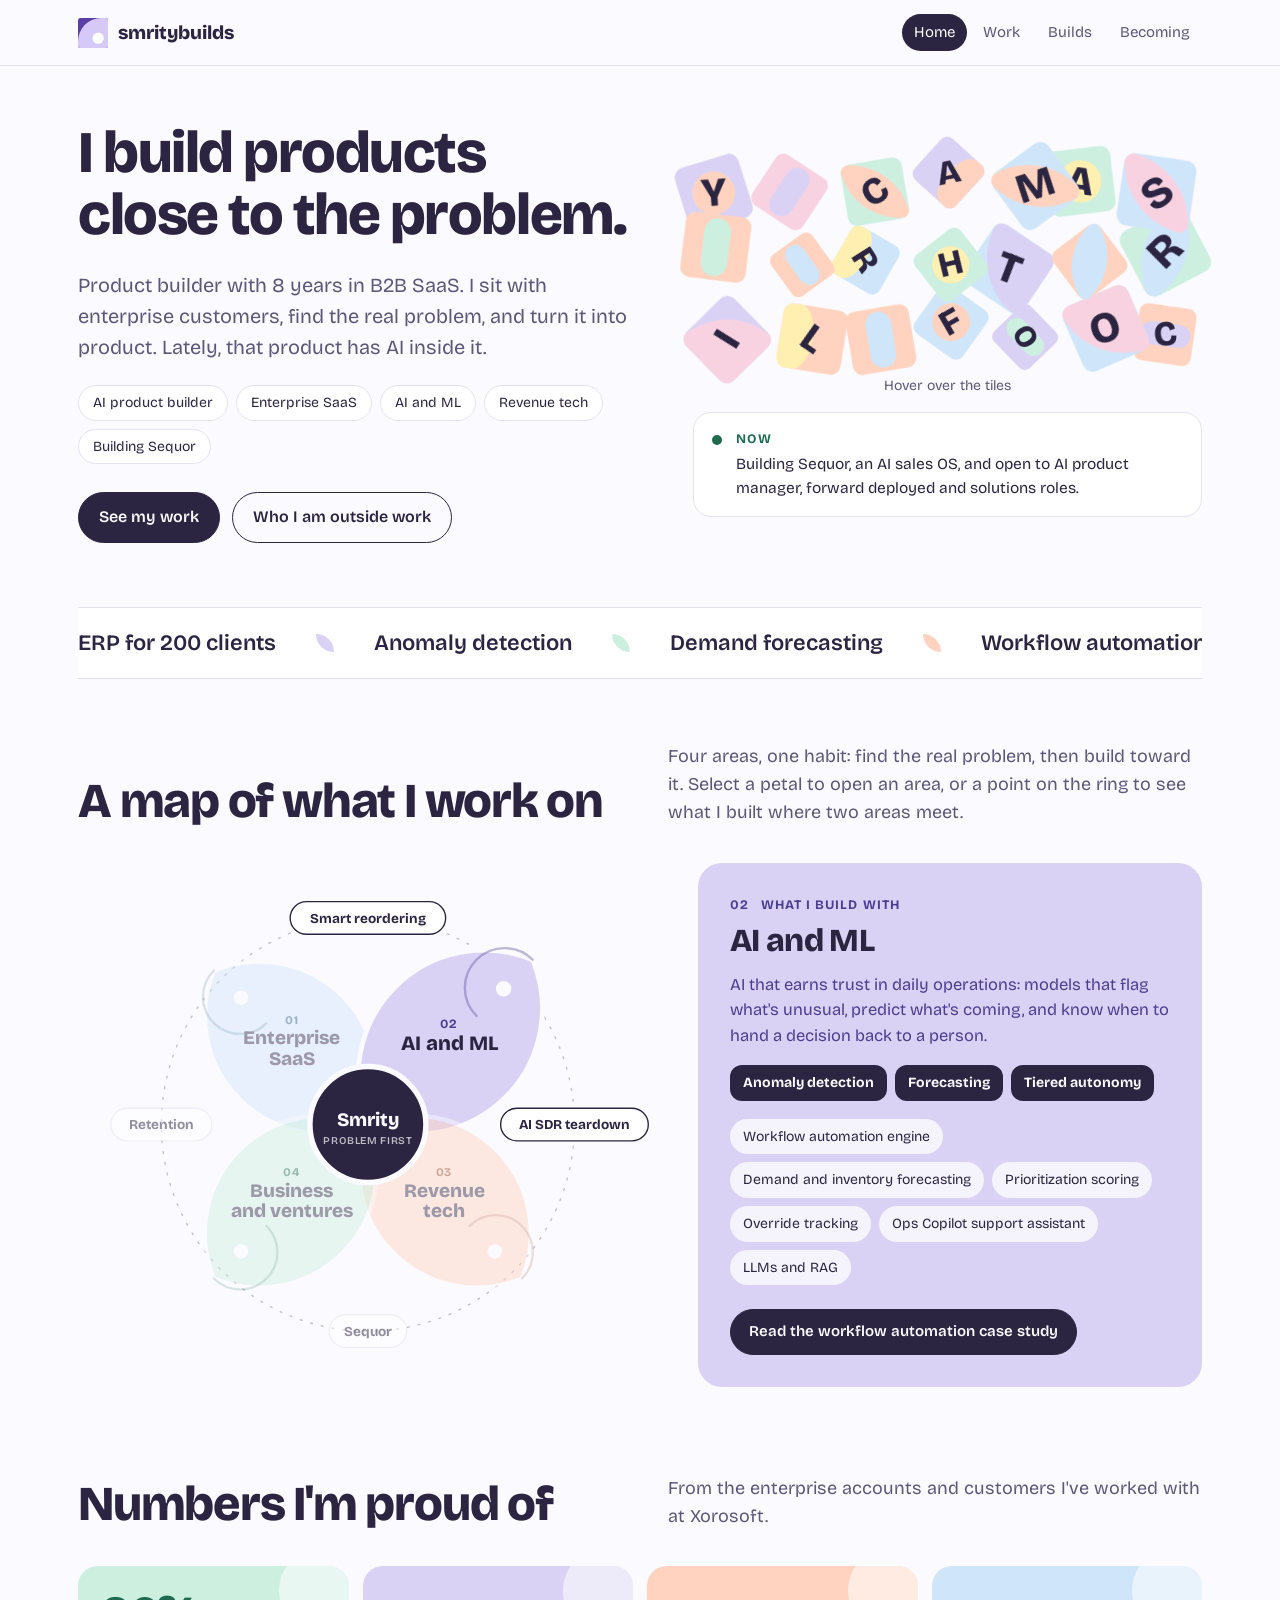
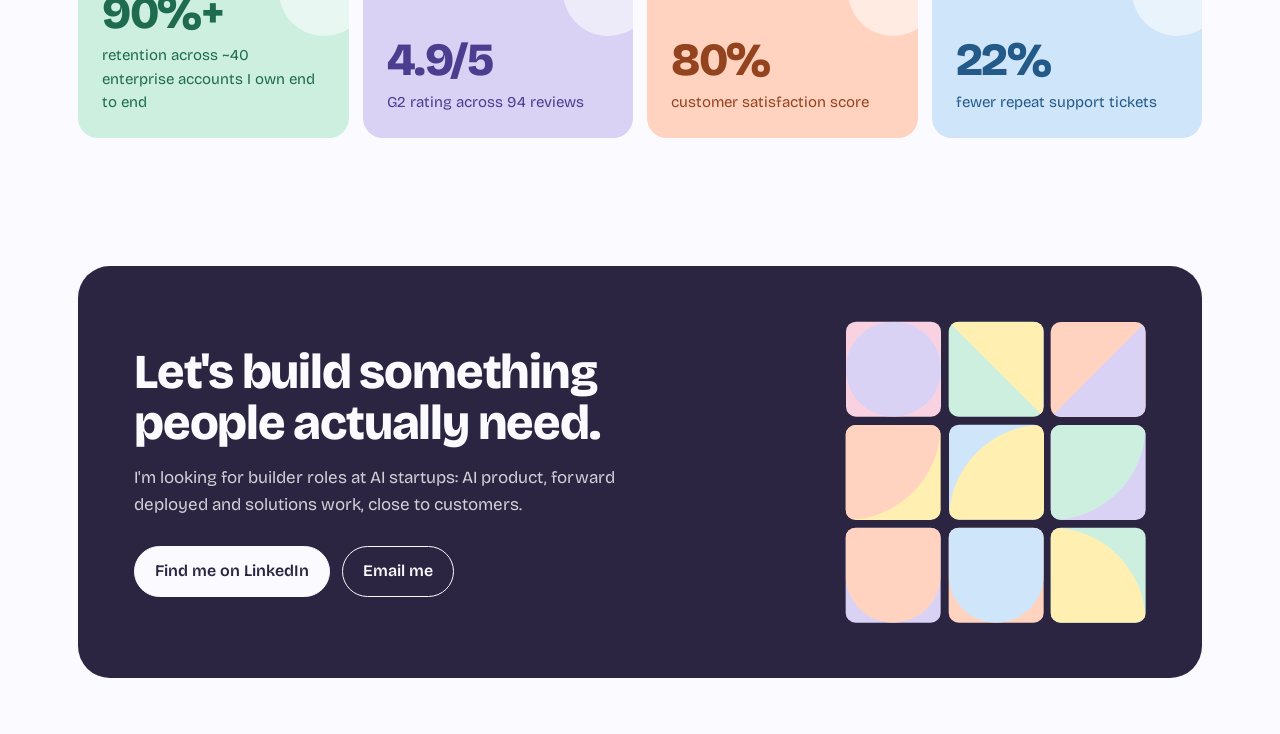
==== commit 8dcb85e4: "Update index.html" ====
--- a/index.html
+++ b/index.html
@@ -446,7 +446,7 @@
     title: ["I build products", "close to the problem."],
     lede: "Product builder with 8 years in B2B SaaS. I sit with enterprise customers, find the real problem, and turn it into product. Lately, that product has AI inside it.",
     roles: ["AI product builder", "Enterprise SaaS", "AI and ML", "Revenue tech", "Building Sequor"],
-    now: "Building Sequor, an AI sales OS, and open to AI product, forward deployed and solutions roles."
+    now: "Building Sequor, an AI sales OS, and open to AI product manager, forward deployed and solutions roles."
   },
   band: ["ERP for 200 clients", "Anomaly detection", "Demand forecasting", "Workflow automation", "Shopify integrations", "Data migrations", "AI sales OS", "Journals and apps"],
 
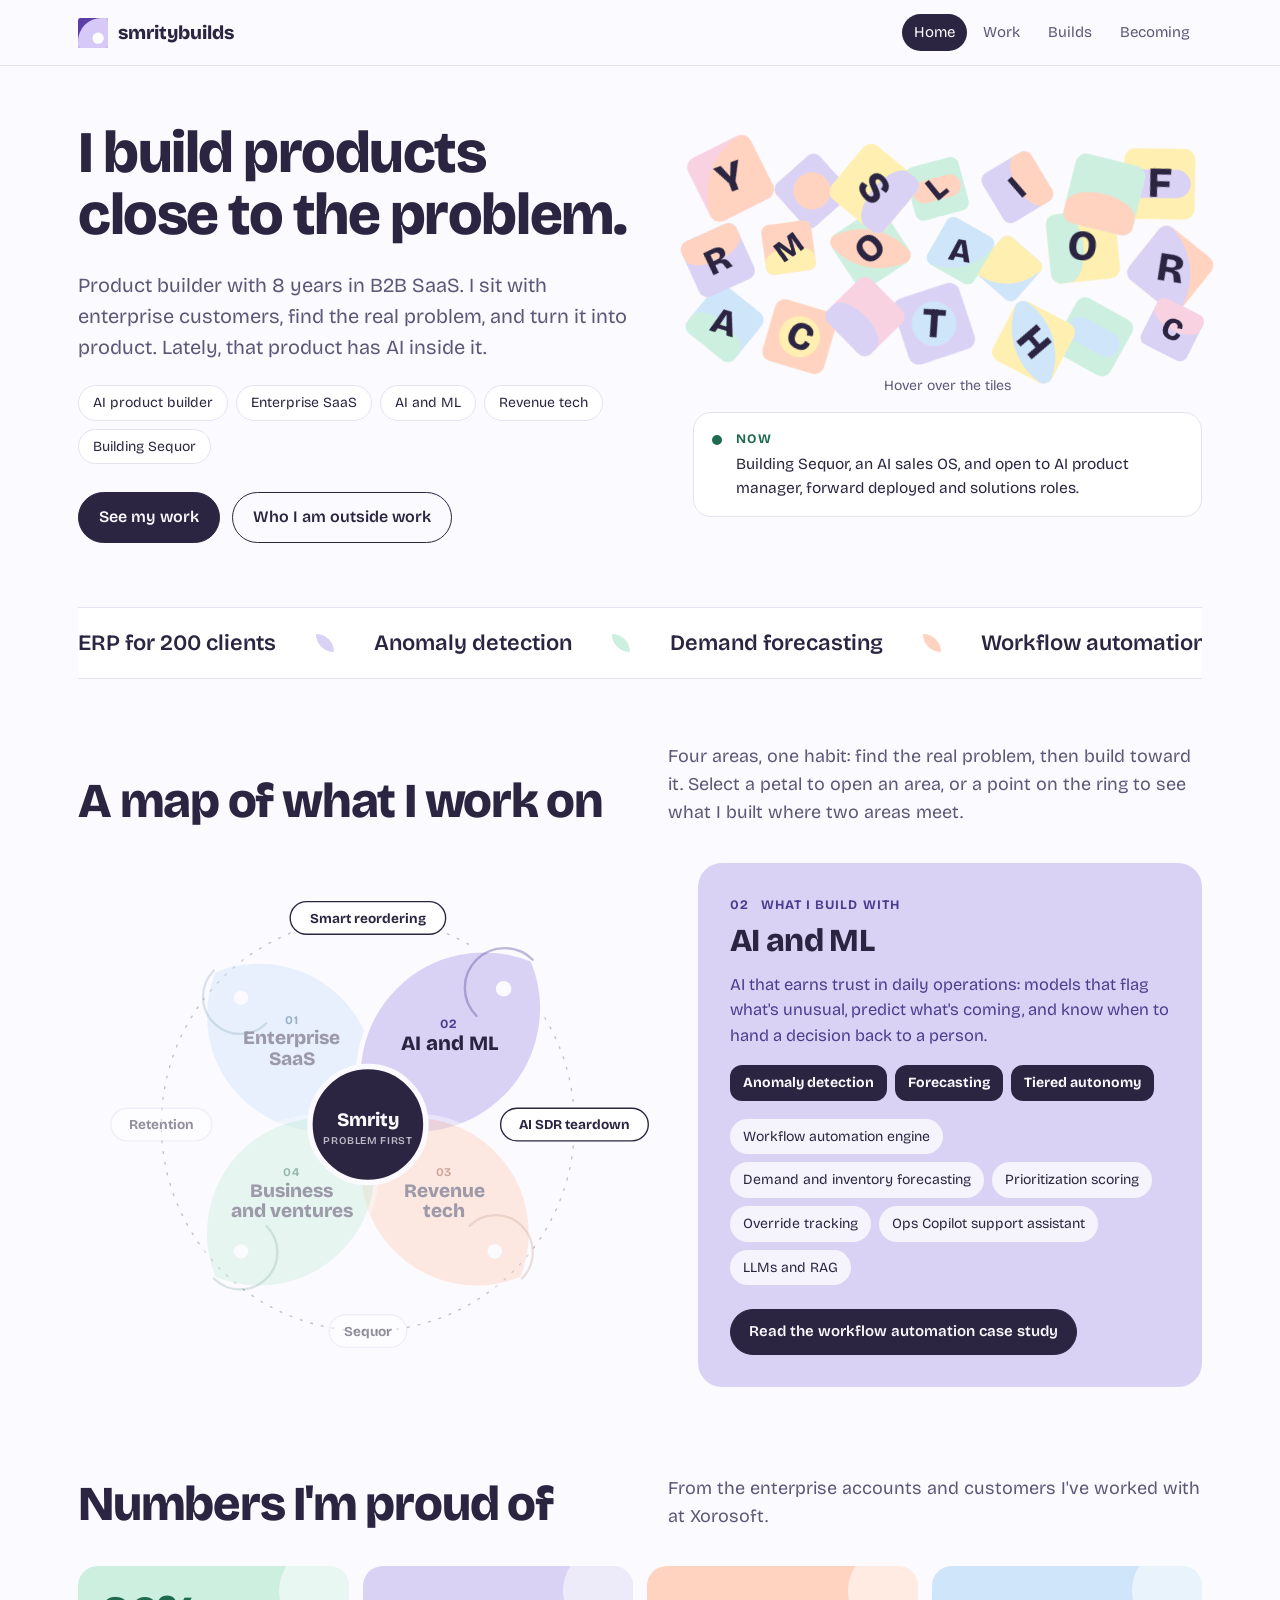
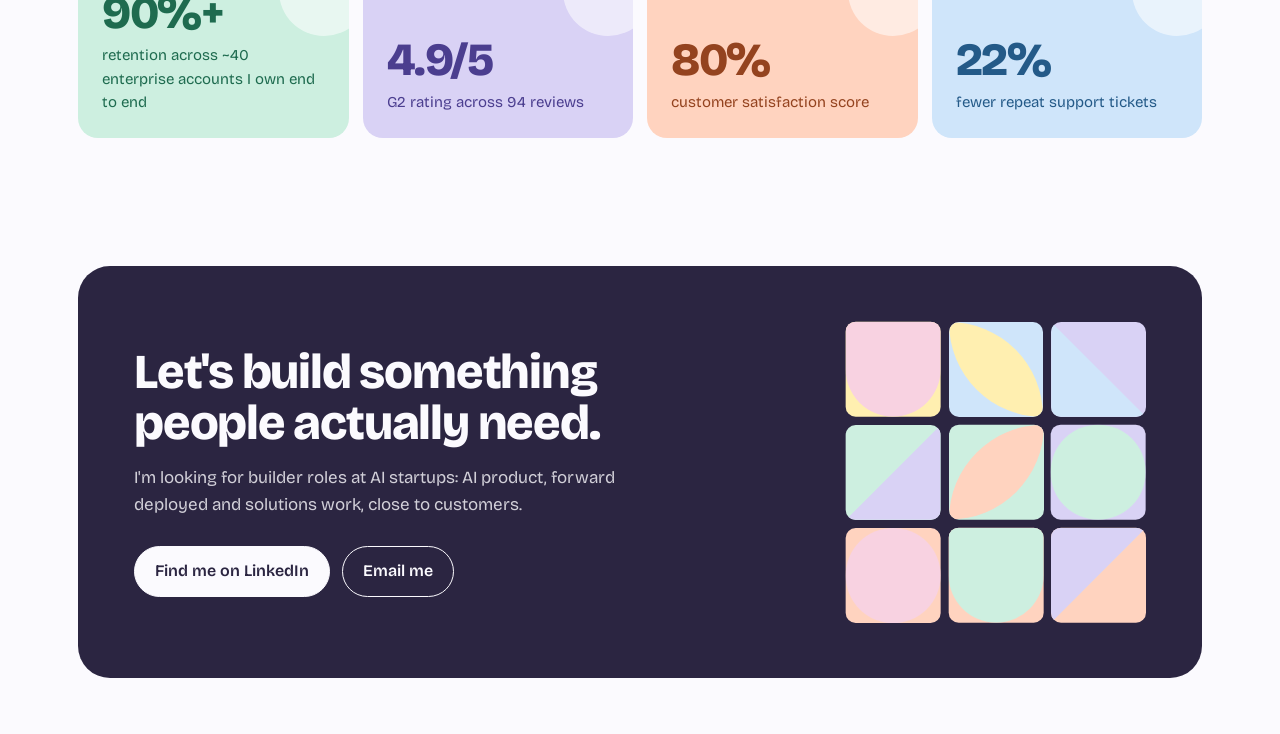
==== commit fd098b69: "Add case study library with Zomato product strategy case Co-Authored-By: Claude Opus 5.5 <noreply@an" ====
--- a/index.html
+++ b/index.html
@@ -538,7 +538,7 @@
     { name: "Kitten Notes and Flowify", status: "Closed, with lessons", color: "rose", size: "w3", text: "Journals for learners became a digital journaling space, then Flowify, my first app. Organic users loved it; scaling needed acquisition money I didn't have. I learned distribution is half the product." },
     { name: "The Product Future", status: "Ongoing", color: "sky", size: "w3", text: "A short-form Instagram series explaining how great products work, narrative first and backed by data." },
     { name: "Revenue tech landscape", status: "Research", color: "butter", size: "w3", text: "A comparison of Apollo, AiSDR, Reply.io, Clay, Instantly and Artisan, and competitive intelligence on Clay, ColdIQ and SimpliAI: what each does better, and worse." },
-    { name: "Case study library", status: "Ongoing", color: "lilac", size: "w3", text: "Every project documented with one template, from context and discovery to edge cases and post-launch learnings, sorted into AI and ML." }
+    { name: "Case study library", status: "Ongoing", color: "lilac", size: "w3", text: "Every project documented with one template, from context and discovery to edge cases and post-launch learnings, plus product strategy cases worked end to end.", link: "case-studies/", linkText: "Open the case study library" }
   ],
 
   evolution: [
@@ -852,7 +852,7 @@
   const other = rand(PAL.filter((p) => p !== b.color));
   return `<article class="build ${b.size}" style="background:${C(b.color)};color:${INK(b.color)}">
     <span class="status">${b.status}</span><h3 style="color:var(--ink)">${b.name}</h3><p>${b.text}</p>
-    ${b.link ? `<a class="more" href="${b.link}" target="_blank" rel="noopener">${b.linkText}</a>` : ""}
+    ${b.link ? `<a class="more" href="${b.link}"${/^https?:/.test(b.link) ? ' target="_blank" rel="noopener"' : ""}>${b.linkText}</a>` : ""}
     <svg class="deco" viewBox="0 0 100 100" aria-hidden="true"><path d="M0 100 A100 100 0 0 1 100 0 L100 100Z" fill="${C(other)}"/><circle cx="70" cy="70" r="14" fill="var(--paper)"/></svg>
   </article>`;
 }).join("");
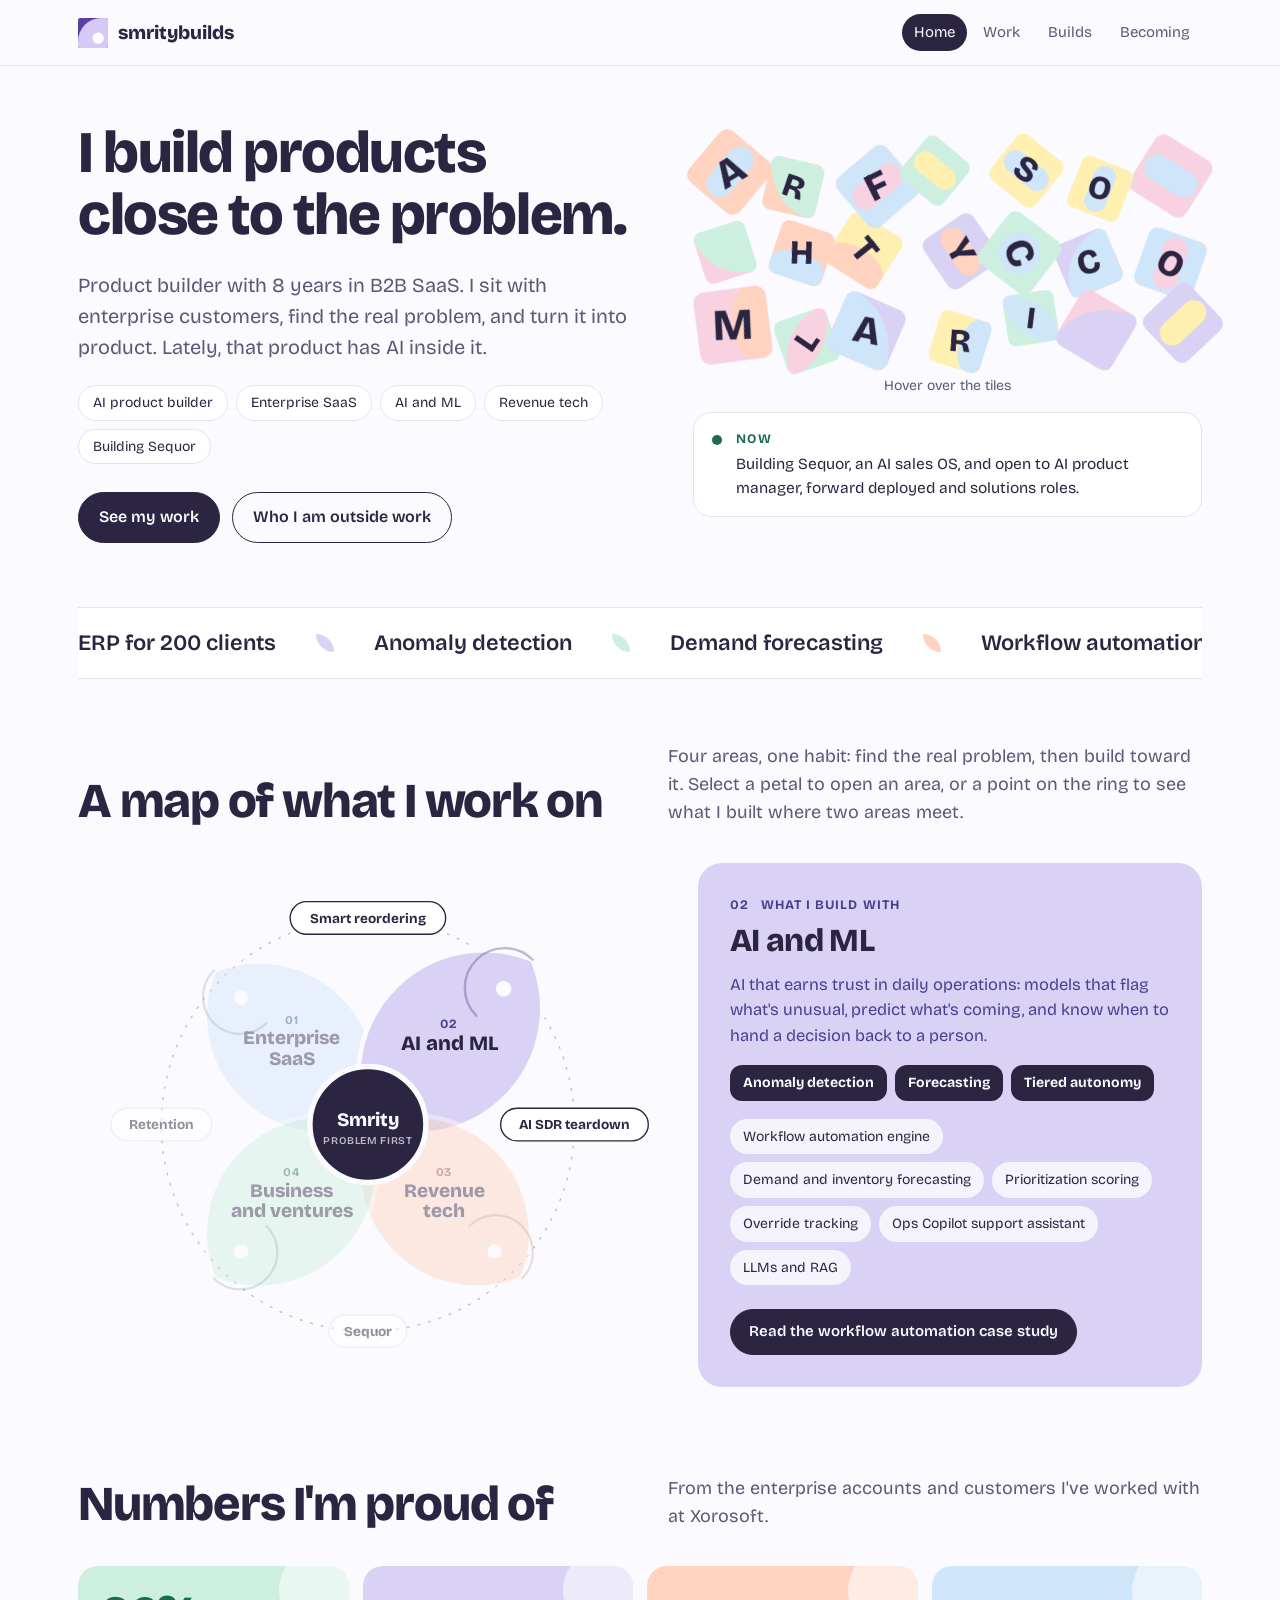
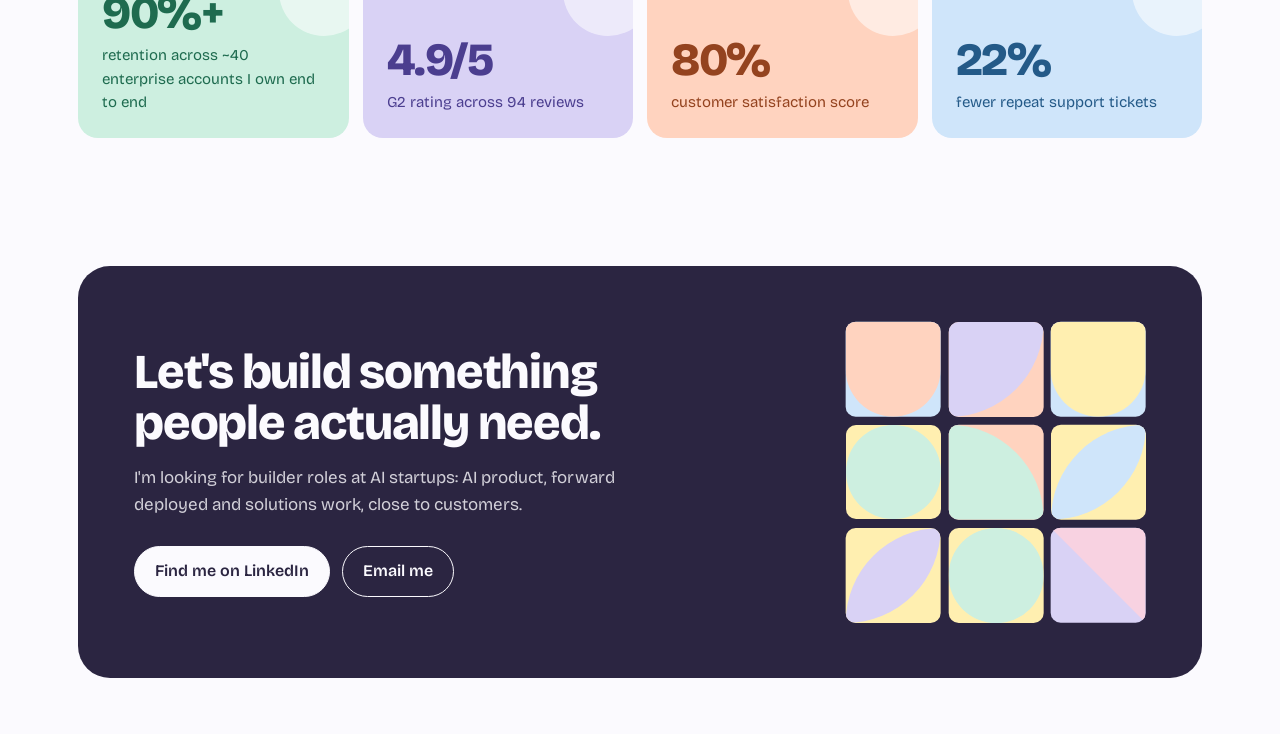
==== commit 5210a645: "Case study library: whole card opens library page, Zomato case shows its question Co-Authored-By: Cl" ====
--- a/index.html
+++ b/index.html
@@ -232,6 +232,9 @@
 .build .status{align-self:flex-start;font-size:13px;font-weight:600;background:rgba(255,255,255,.8);border-radius:999px;padding:4px 11px}
 .build p{font-size:15.5px;margin:0}
 .build a.more{margin-top:auto;font-weight:600;font-size:15px;text-underline-offset:4px}
+/* whole card opens its page (case study library) */
+.build .card-link::after{content:"";position:absolute;inset:0;z-index:2;border-radius:inherit}
+.build:has(.card-link){cursor:pointer}
 .build .deco{position:absolute;right:-30px;bottom:-30px;width:130px;height:130px;opacity:.55;transition:transform 1.2s cubic-bezier(.7,0,.2,1)}
 .build:hover .deco{transform:rotate(90deg)}
 .evolution{margin-top:72px}
@@ -538,7 +541,7 @@
     { name: "Kitten Notes and Flowify", status: "Closed, with lessons", color: "rose", size: "w3", text: "Journals for learners became a digital journaling space, then Flowify, my first app. Organic users loved it; scaling needed acquisition money I didn't have. I learned distribution is half the product." },
     { name: "The Product Future", status: "Ongoing", color: "sky", size: "w3", text: "A short-form Instagram series explaining how great products work, narrative first and backed by data." },
     { name: "Revenue tech landscape", status: "Research", color: "butter", size: "w3", text: "A comparison of Apollo, AiSDR, Reply.io, Clay, Instantly and Artisan, and competitive intelligence on Clay, ColdIQ and SimpliAI: what each does better, and worse." },
-    { name: "Case study library", status: "Ongoing", color: "lilac", size: "w3", text: "Every project documented with one template, from context and discovery to edge cases and post-launch learnings, plus product strategy cases worked end to end.", link: "case-studies/", linkText: "Open the case study library" }
+    { name: "Case study library", status: "Ongoing", color: "lilac", size: "w3", text: "Every project documented with one template, from context and discovery to edge cases and post-launch learnings, sorted into AI and ML.", page: "case-studies/" }
   ],
 
   evolution: [
@@ -852,7 +855,8 @@
   const other = rand(PAL.filter((p) => p !== b.color));
   return `<article class="build ${b.size}" style="background:${C(b.color)};color:${INK(b.color)}">
     <span class="status">${b.status}</span><h3 style="color:var(--ink)">${b.name}</h3><p>${b.text}</p>
-    ${b.link ? `<a class="more" href="${b.link}"${/^https?:/.test(b.link) ? ' target="_blank" rel="noopener"' : ""}>${b.linkText}</a>` : ""}
+    ${b.link ? `<a class="more" href="${b.link}" target="_blank" rel="noopener">${b.linkText}</a>` : ""}
+    ${b.page ? `<a class="more card-link" href="${b.page}">Open the library →</a>` : ""}
     <svg class="deco" viewBox="0 0 100 100" aria-hidden="true"><path d="M0 100 A100 100 0 0 1 100 0 L100 100Z" fill="${C(other)}"/><circle cx="70" cy="70" r="14" fill="var(--paper)"/></svg>
   </article>`;
 }).join("");
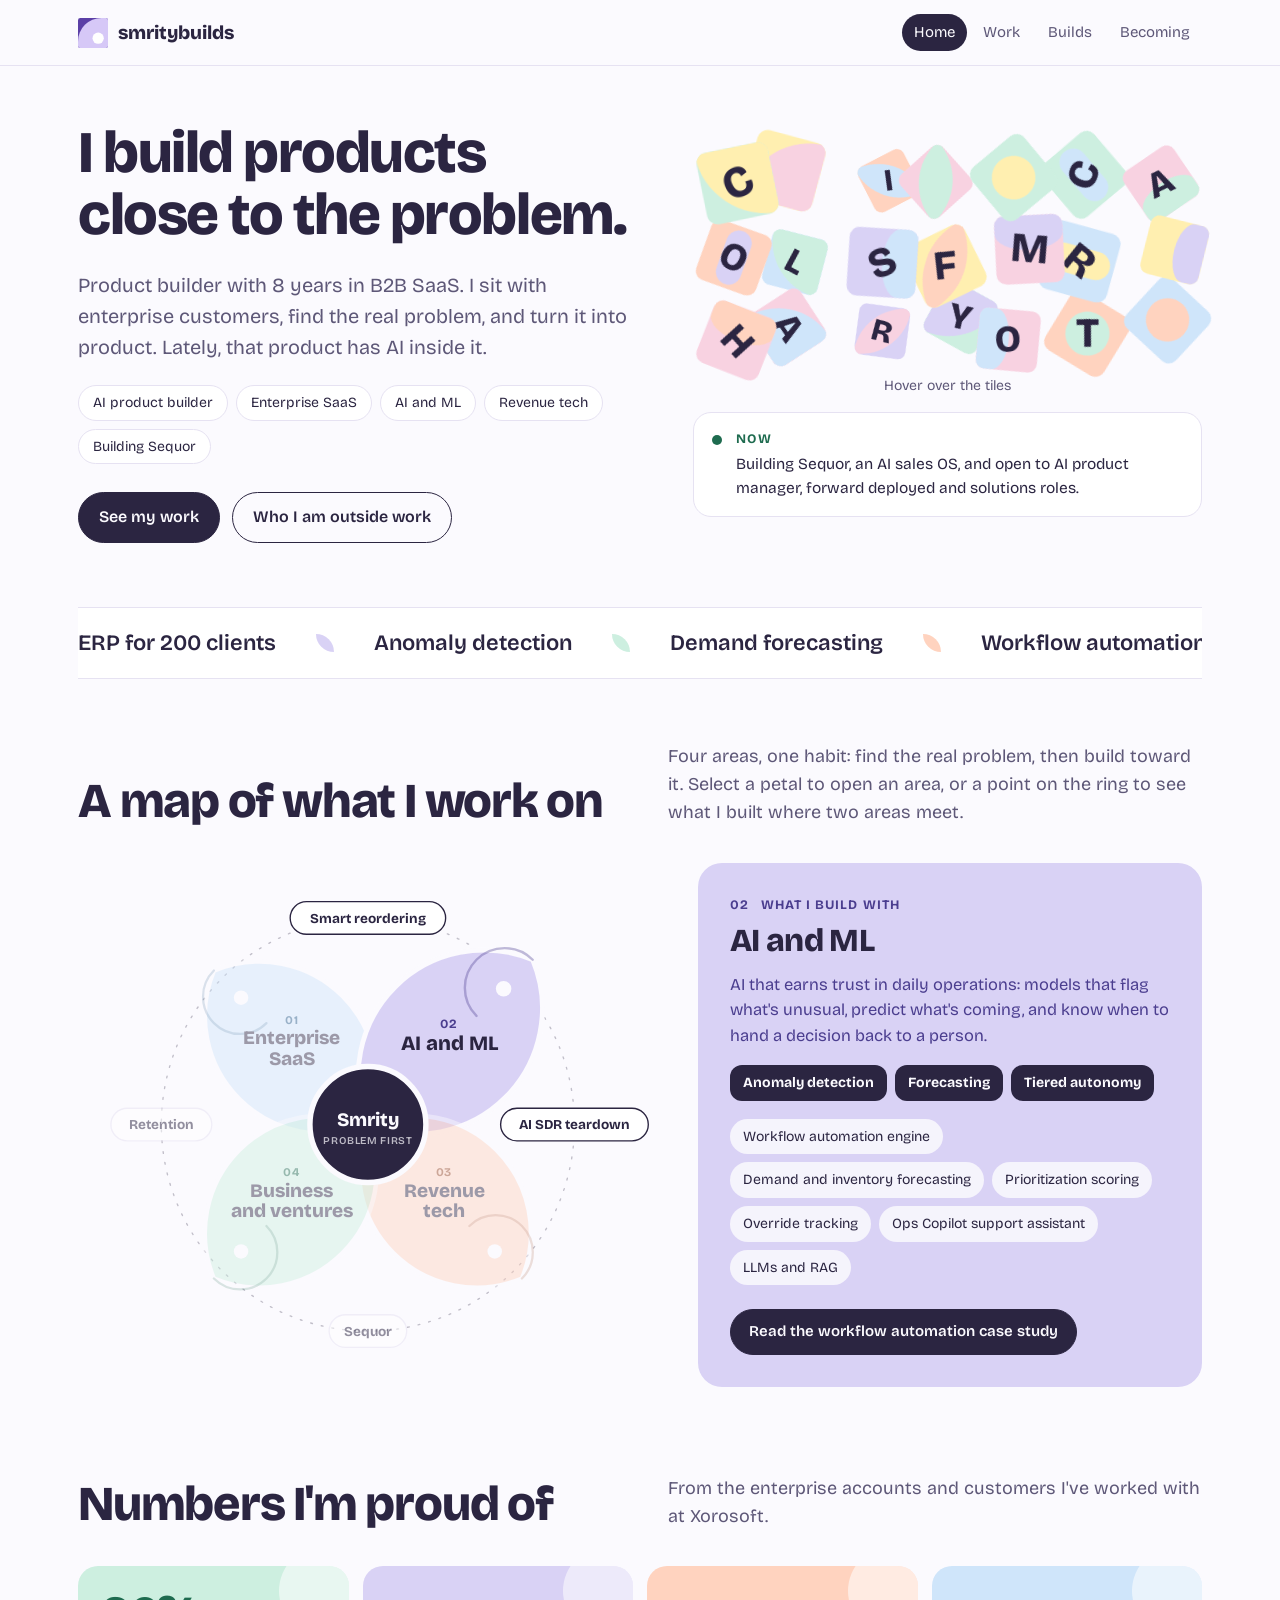
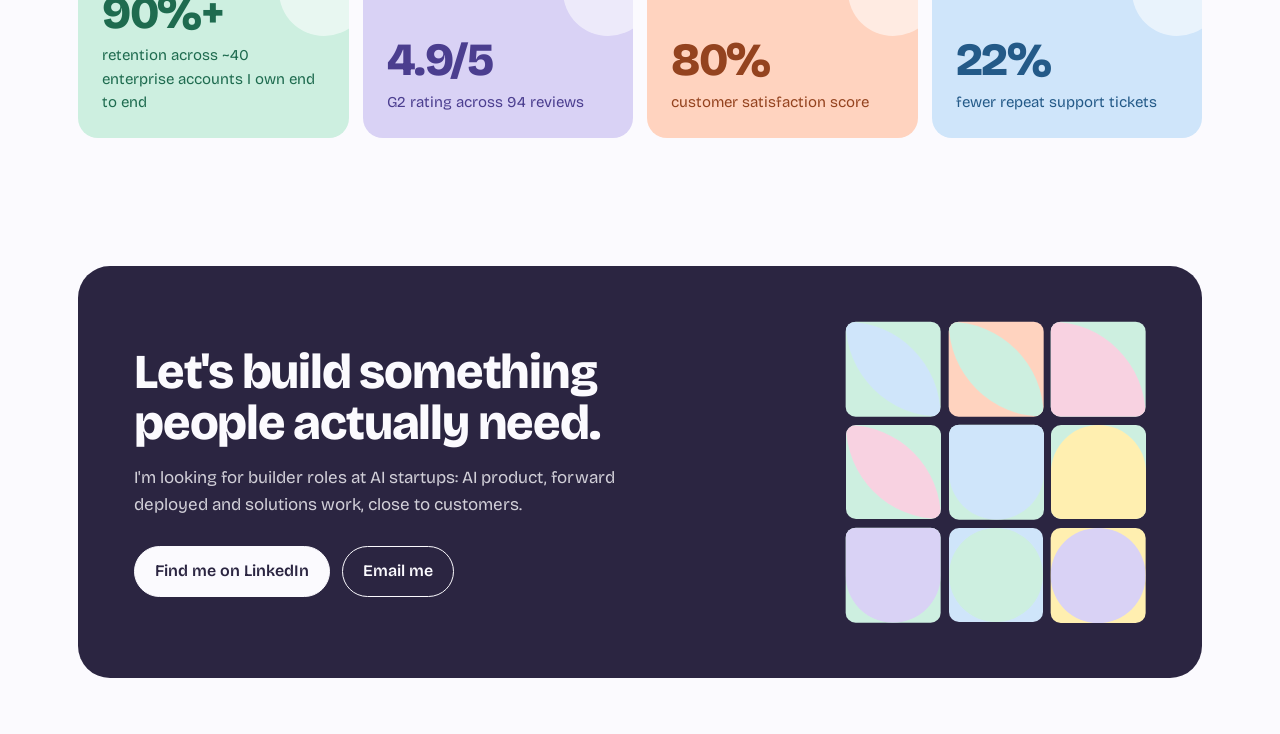
==== commit fe1d773b: "Clean case study URLs, trim extra copy - /case-studies/uber/ and /case-studies/zomato/ (old zomato ." ====
--- a/index.html
+++ b/index.html
@@ -398,7 +398,6 @@
   <section class="page" id="builds" hidden>
     <div class="section-head">
       <h2>Builds and side projects</h2>
-      <p>Things I've made to learn, test an idea, or scratch an itch. Some are live, some are still growing, one I shut down and learned the most from.</p>
     </div>
     <div class="builds" id="builds-grid"></div>
     <div class="evolution">
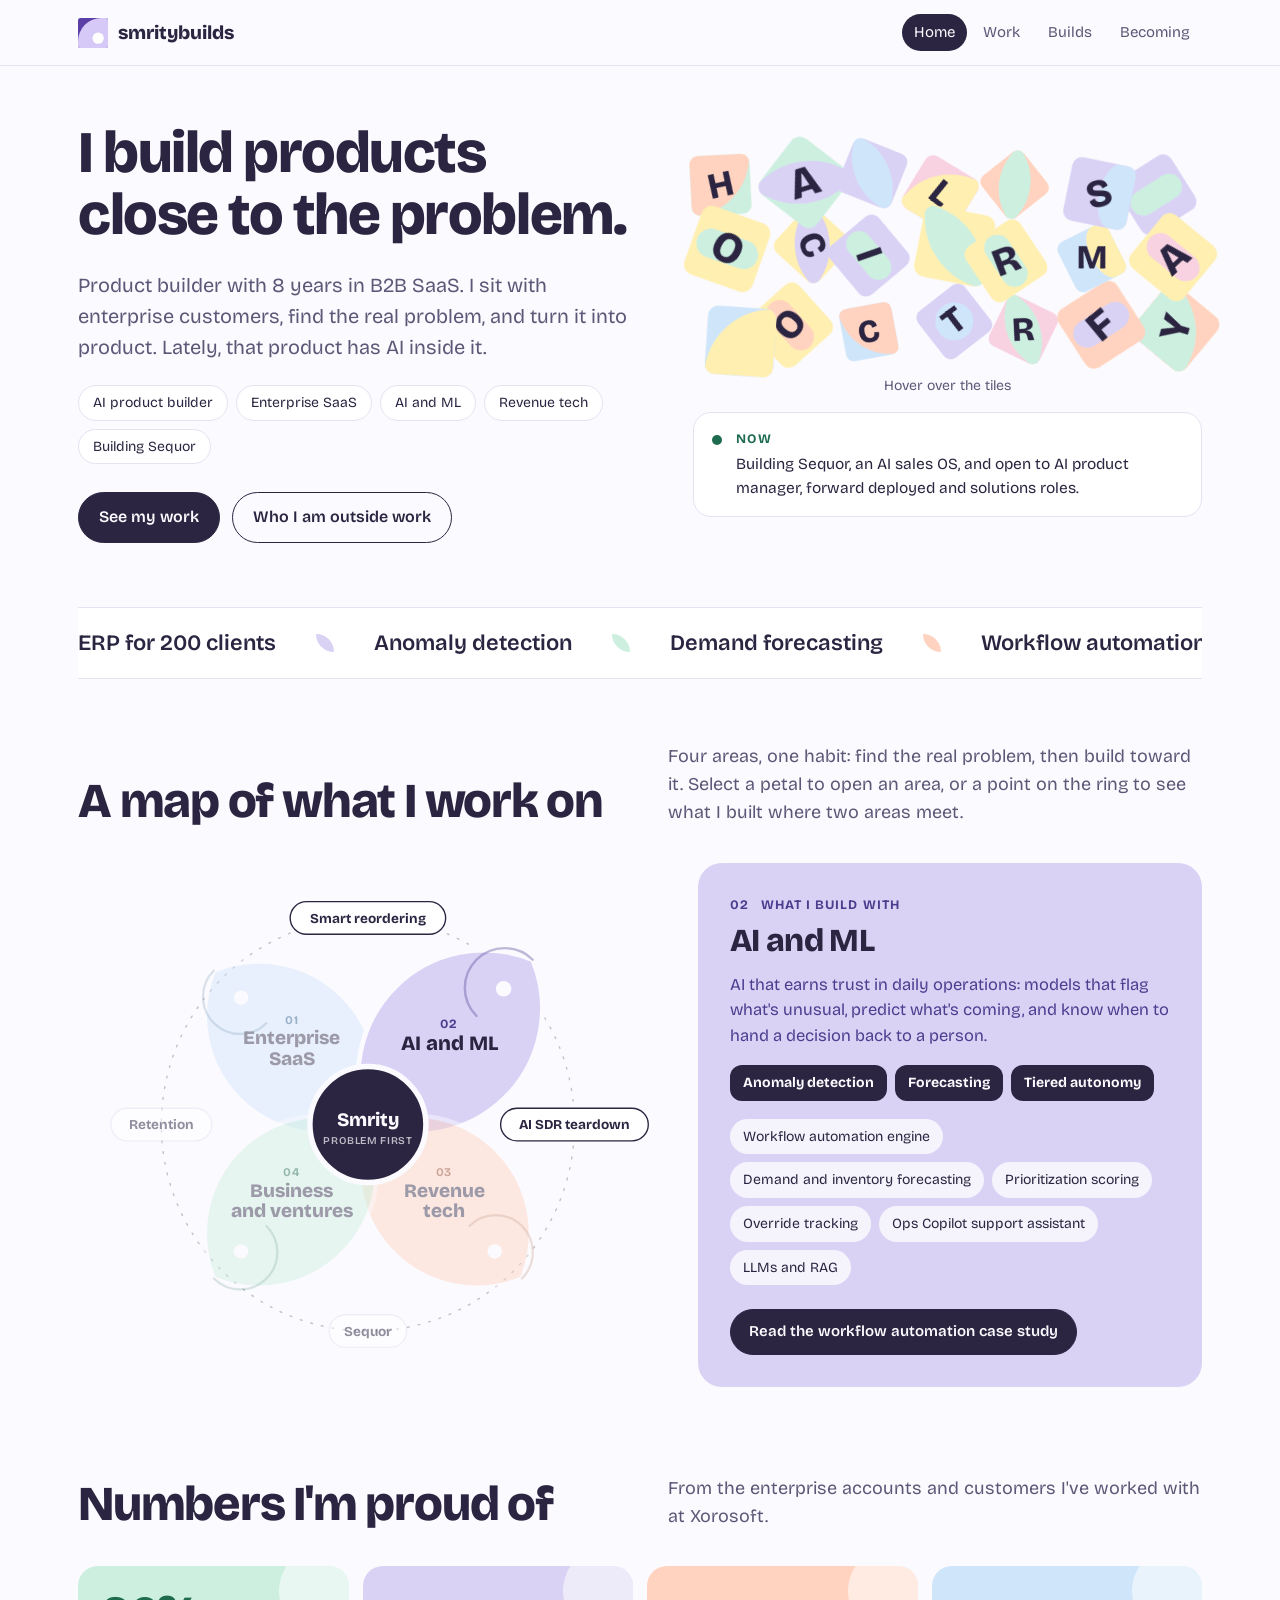
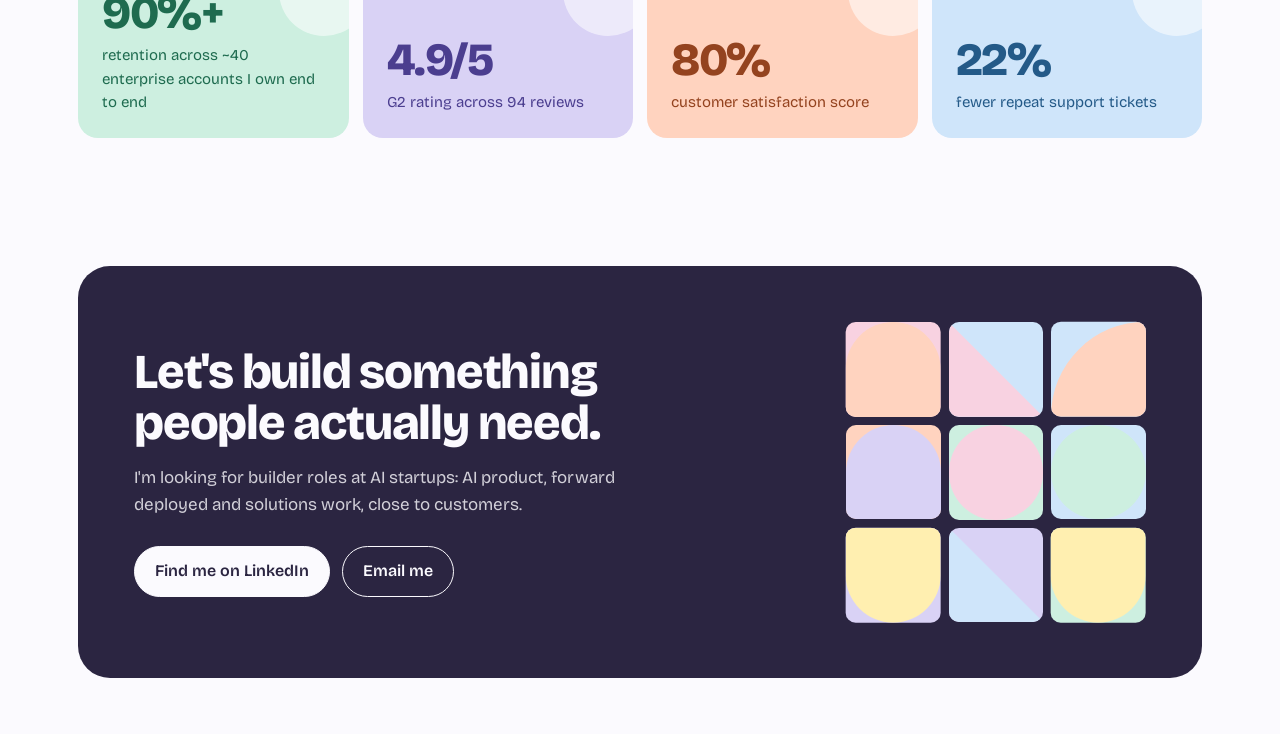
==== commit bde99374: "Add Kitten Notes and Flowify story page; link Builds tile; widen Sequor text Co-Authored-By: Claude " ====
--- a/index.html
+++ b/index.html
@@ -231,6 +231,7 @@
 .build.w6{grid-column:span 6}
 .build .status{align-self:flex-start;font-size:13px;font-weight:600;background:rgba(255,255,255,.8);border-radius:999px;padding:4px 11px}
 .build p{font-size:15.5px;margin:0}
+.build.w6 p{max-width:none}
 .build a.more{margin-top:auto;font-weight:600;font-size:15px;text-underline-offset:4px}
 /* whole card opens its page (case study library) */
 .build .card-link::after{content:"";position:absolute;inset:0;z-index:2;border-radius:inherit}
@@ -537,7 +538,7 @@
 
   builds: [
     { name: "Sequor", status: "Building", color: "lilac", size: "w6", text: "An AI sales OS for small companies, starting with prospecting and outreach and growing into pipeline, enablement and post-sales. My hands-on way of learning revenue tech from the inside.", link: "https://sequorai.com", linkText: "Visit sequorai.com" },
-    { name: "Kitten Notes and Flowify", status: "Closed, with lessons", color: "rose", size: "w3", text: "Journals for learners became a digital journaling space, then Flowify, my first app. Organic users loved it; scaling needed acquisition money I didn't have. I learned distribution is half the product." },
+    { name: "Kitten Notes and Flowify", status: "Closed, with lessons", color: "rose", size: "w3", page: "kitten-notes-flowify/", pageText: "Read the story →", text: "Journals for learners became a digital journaling space, then Flowify, my first app. Organic users loved it; scaling needed acquisition money I didn't have. I learned distribution is half the product." },
     { name: "The Product Future", status: "Ongoing", color: "sky", size: "w3", text: "A short-form Instagram series explaining how great products work, narrative first and backed by data." },
     { name: "Revenue tech landscape", status: "Research", color: "butter", size: "w3", text: "A comparison of Apollo, AiSDR, Reply.io, Clay, Instantly and Artisan, and competitive intelligence on Clay, ColdIQ and SimpliAI: what each does better, and worse." },
     { name: "Case study library", status: "Ongoing", color: "lilac", size: "w3", text: "Every project documented with one template, from context and discovery to edge cases and post-launch learnings, sorted into AI and ML.", page: "case-studies/" }
@@ -855,7 +856,7 @@
   return `<article class="build ${b.size}" style="background:${C(b.color)};color:${INK(b.color)}">
     <span class="status">${b.status}</span><h3 style="color:var(--ink)">${b.name}</h3><p>${b.text}</p>
     ${b.link ? `<a class="more" href="${b.link}" target="_blank" rel="noopener">${b.linkText}</a>` : ""}
-    ${b.page ? `<a class="more card-link" href="${b.page}">Open the library →</a>` : ""}
+    ${b.page ? `<a class="more card-link" href="${b.page}">${b.pageText || "Open the library →"}</a>` : ""}
     <svg class="deco" viewBox="0 0 100 100" aria-hidden="true"><path d="M0 100 A100 100 0 0 1 100 0 L100 100Z" fill="${C(other)}"/><circle cx="70" cy="70" r="14" fill="var(--paper)"/></svg>
   </article>`;
 }).join("");
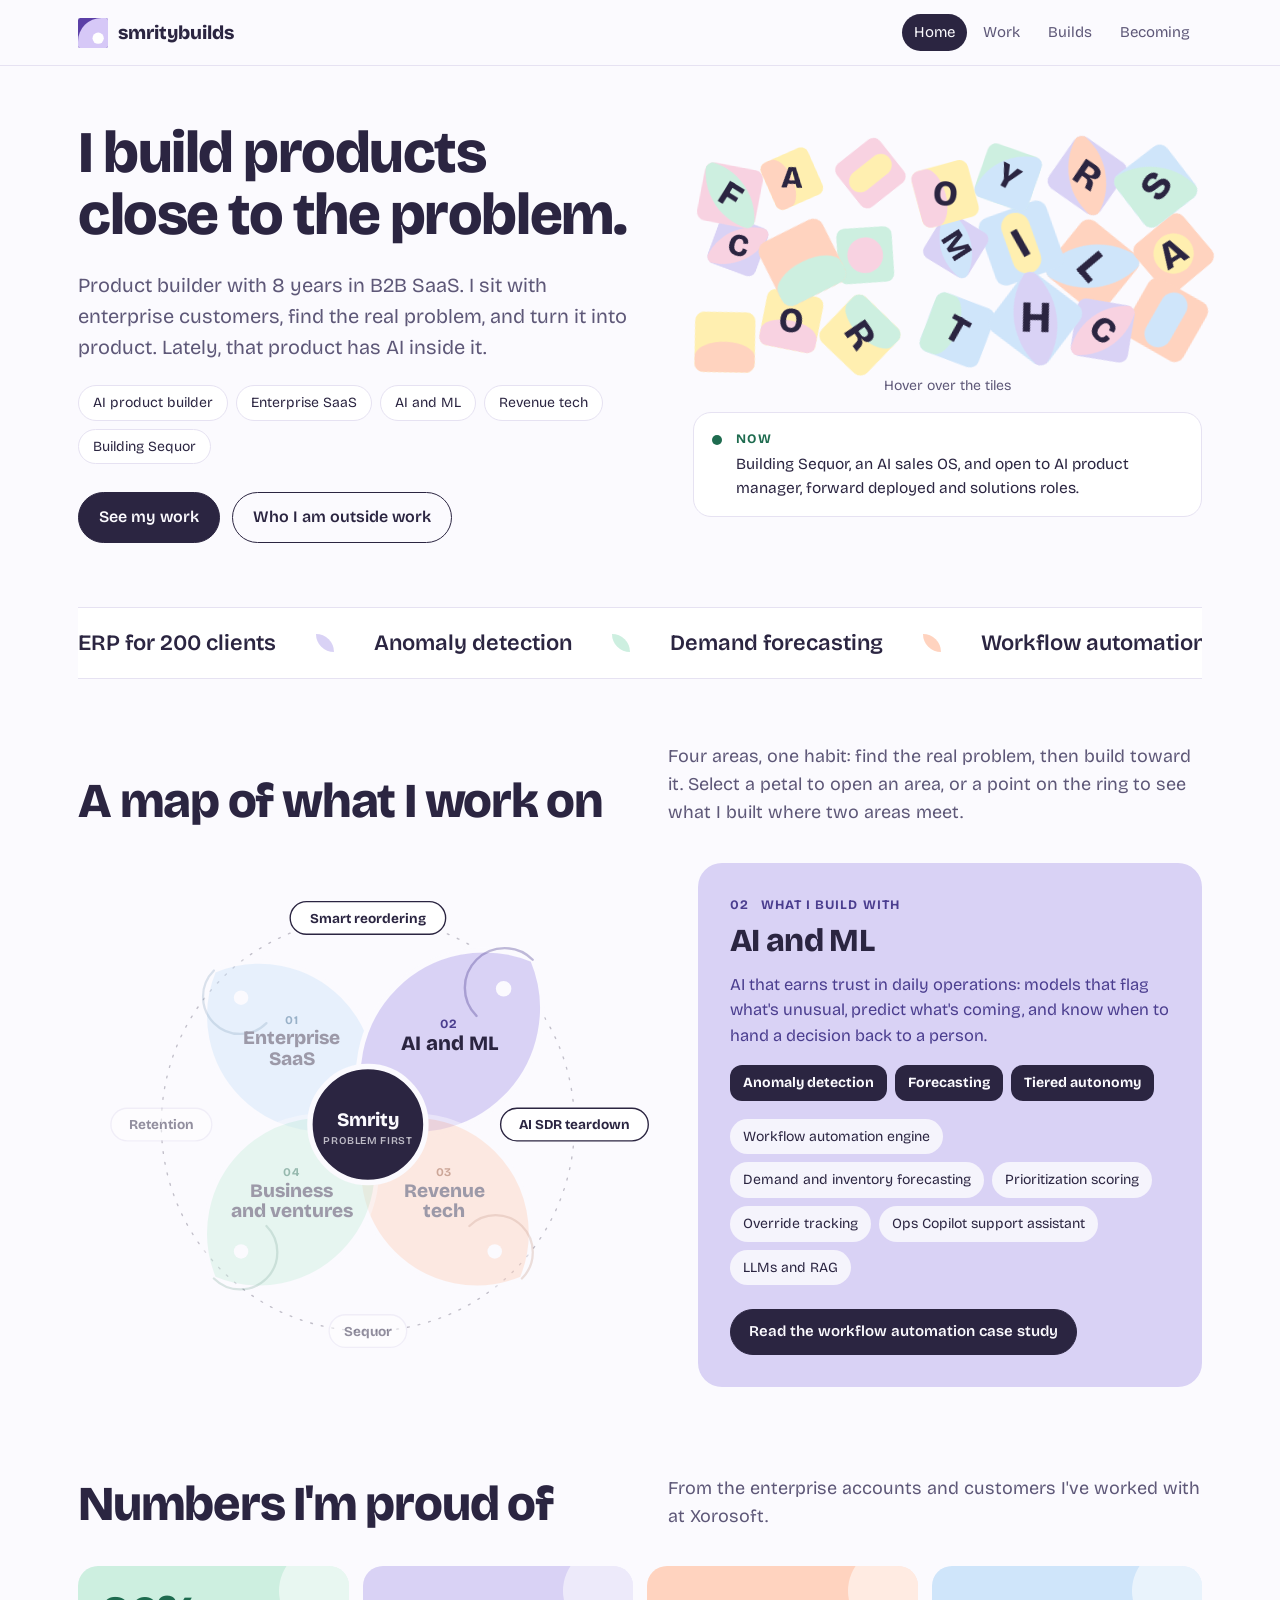
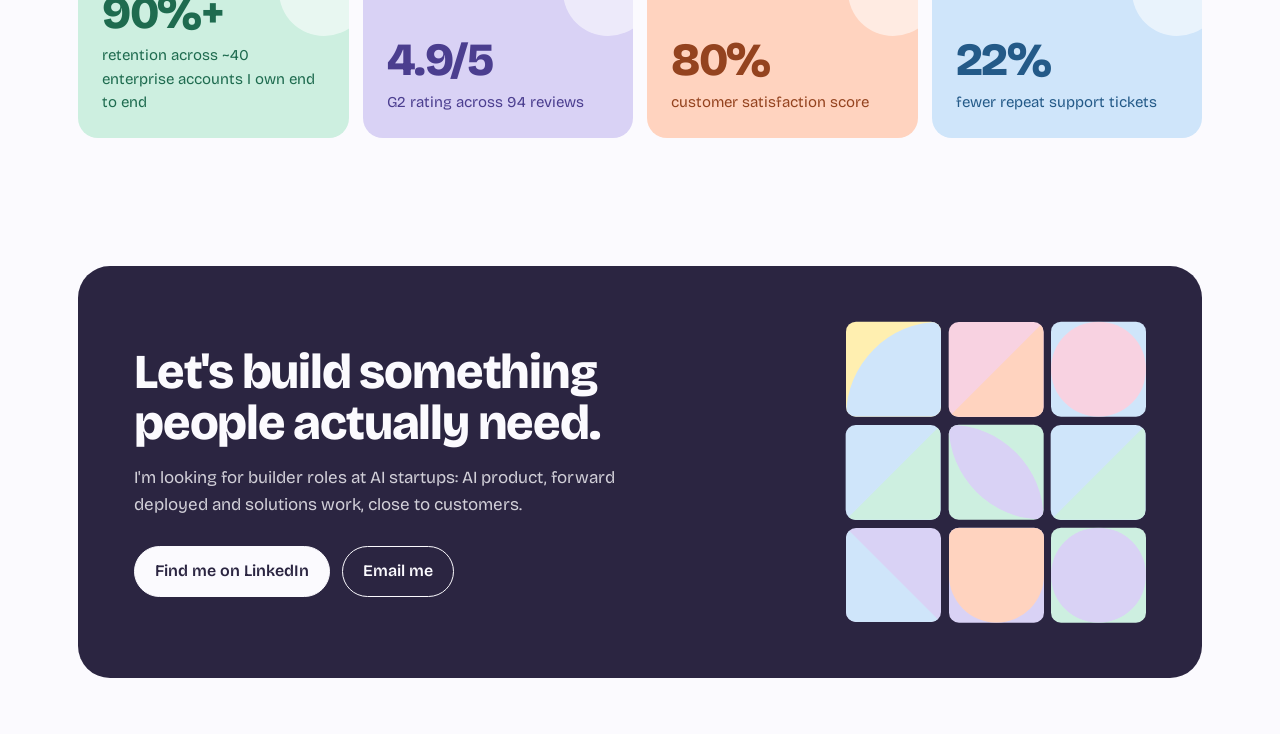
==== commit bbd40895: "Builds: let the page title span one line Co-Authored-By: Claude Sonnet 5.5 <noreply@anthropic.com> C" ====
--- a/index.html
+++ b/index.html
@@ -397,7 +397,7 @@
 
   <!-- BUILDS -->
   <section class="page" id="builds" hidden>
-    <div class="section-head">
+    <div class="section-head solo">
       <h2>Builds and side projects</h2>
     </div>
     <div class="builds" id="builds-grid"></div>
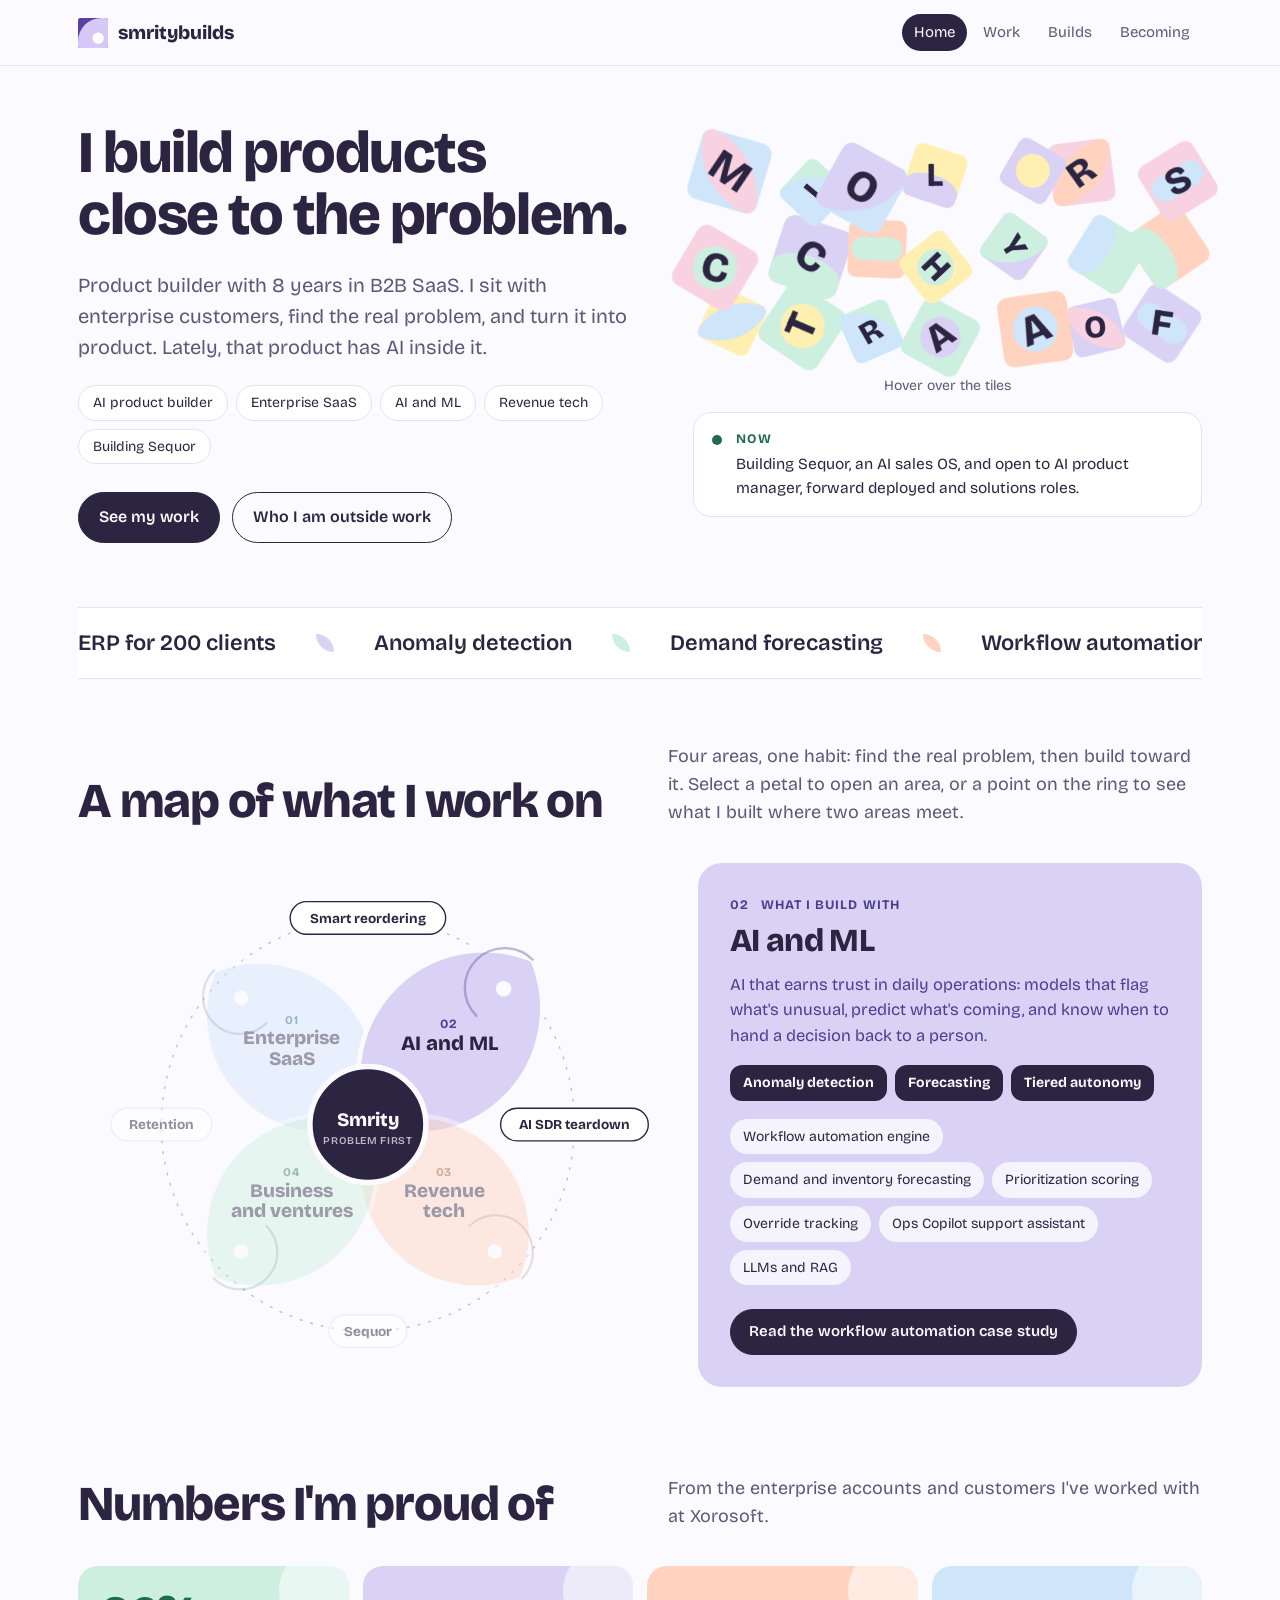
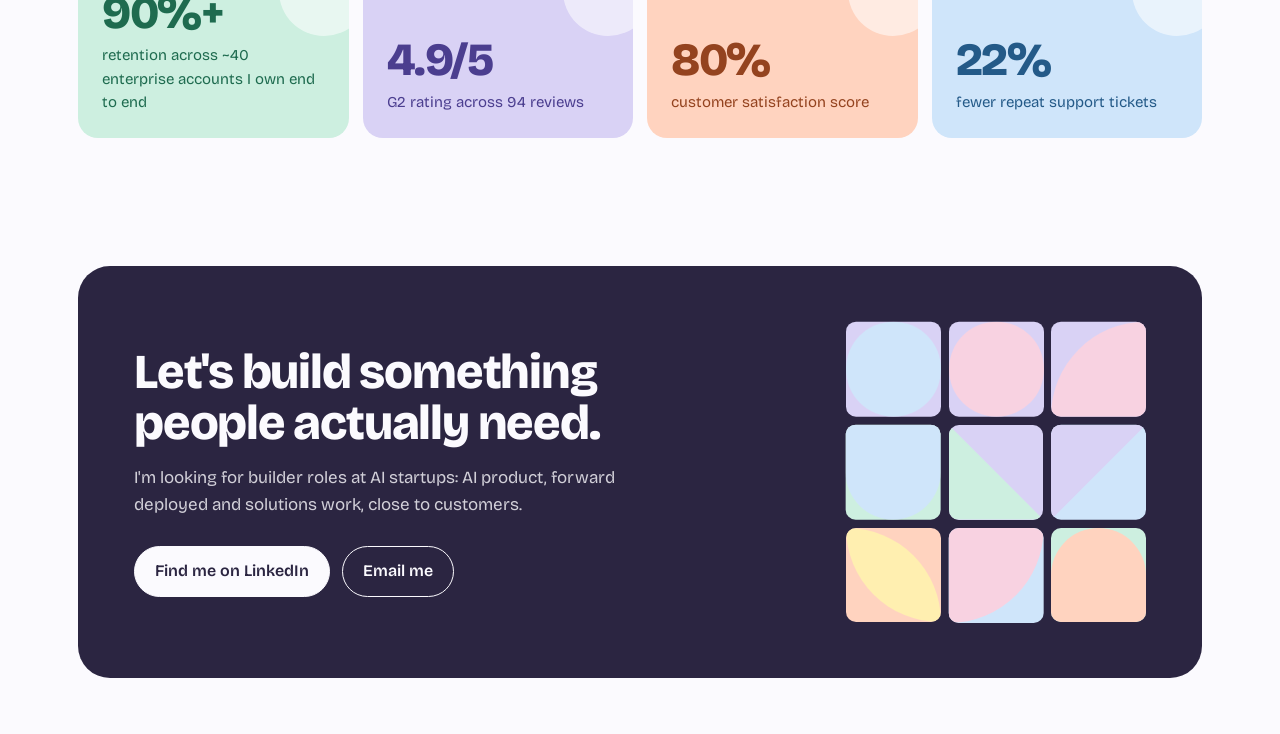
==== commit f32896f3: "Builds tiles: status pill on the right, whole tile clickable, no link text Co-Authored-By: Claude So" ====
--- a/index.html
+++ b/index.html
@@ -224,12 +224,13 @@
 
 /* ===== builds ===== */
 .builds{display:grid;grid-template-columns:repeat(6,1fr);gap:14px;margin-top:40px}
-.build{border-radius:24px;padding:26px 26px 64px;display:flex;flex-direction:column;gap:10px;position:relative;overflow:hidden;min-height:250px}
+.build{border-radius:24px;padding:24px 26px 26px;display:flex;flex-direction:column;gap:10px;position:relative;overflow:hidden;min-height:0}
 .build.w3{grid-column:span 3}
 .build.w2{grid-column:span 2}
 .build.w4{grid-column:span 4}
 .build.w6{grid-column:span 6}
-.build .status{align-self:flex-start;font-size:13px;font-weight:600;background:rgba(255,255,255,.8);border-radius:999px;padding:4px 11px}
+.build .status{position:absolute;top:20px;right:20px;z-index:1;font-size:13px;font-weight:600;background:rgba(255,255,255,.8);border-radius:999px;padding:4px 11px}
+.build h3{padding-right:130px;margin:0}
 .build p{font-size:15.5px;margin:0}
 .build.w6 p{max-width:none}
 .build a.more{margin-top:auto;font-weight:600;font-size:15px;text-underline-offset:4px}
@@ -856,7 +857,7 @@
   return `<article class="build ${b.size}" style="background:${C(b.color)};color:${INK(b.color)}">
     <span class="status">${b.status}</span><h3 style="color:var(--ink)">${b.name}</h3><p>${b.text}</p>
     ${b.link ? `<a class="more" href="${b.link}" target="_blank" rel="noopener">${b.linkText}</a>` : ""}
-    ${b.page ? `<a class="more card-link" href="${b.page}">${b.pageText || "Open the library →"}</a>` : ""}
+    ${b.page ? `<a class="card-link" href="${b.page}" aria-label="${b.name}"></a>` : ""}
     <svg class="deco" viewBox="0 0 100 100" aria-hidden="true"><path d="M0 100 A100 100 0 0 1 100 0 L100 100Z" fill="${C(other)}"/><circle cx="70" cy="70" r="14" fill="var(--paper)"/></svg>
   </article>`;
 }).join("");
